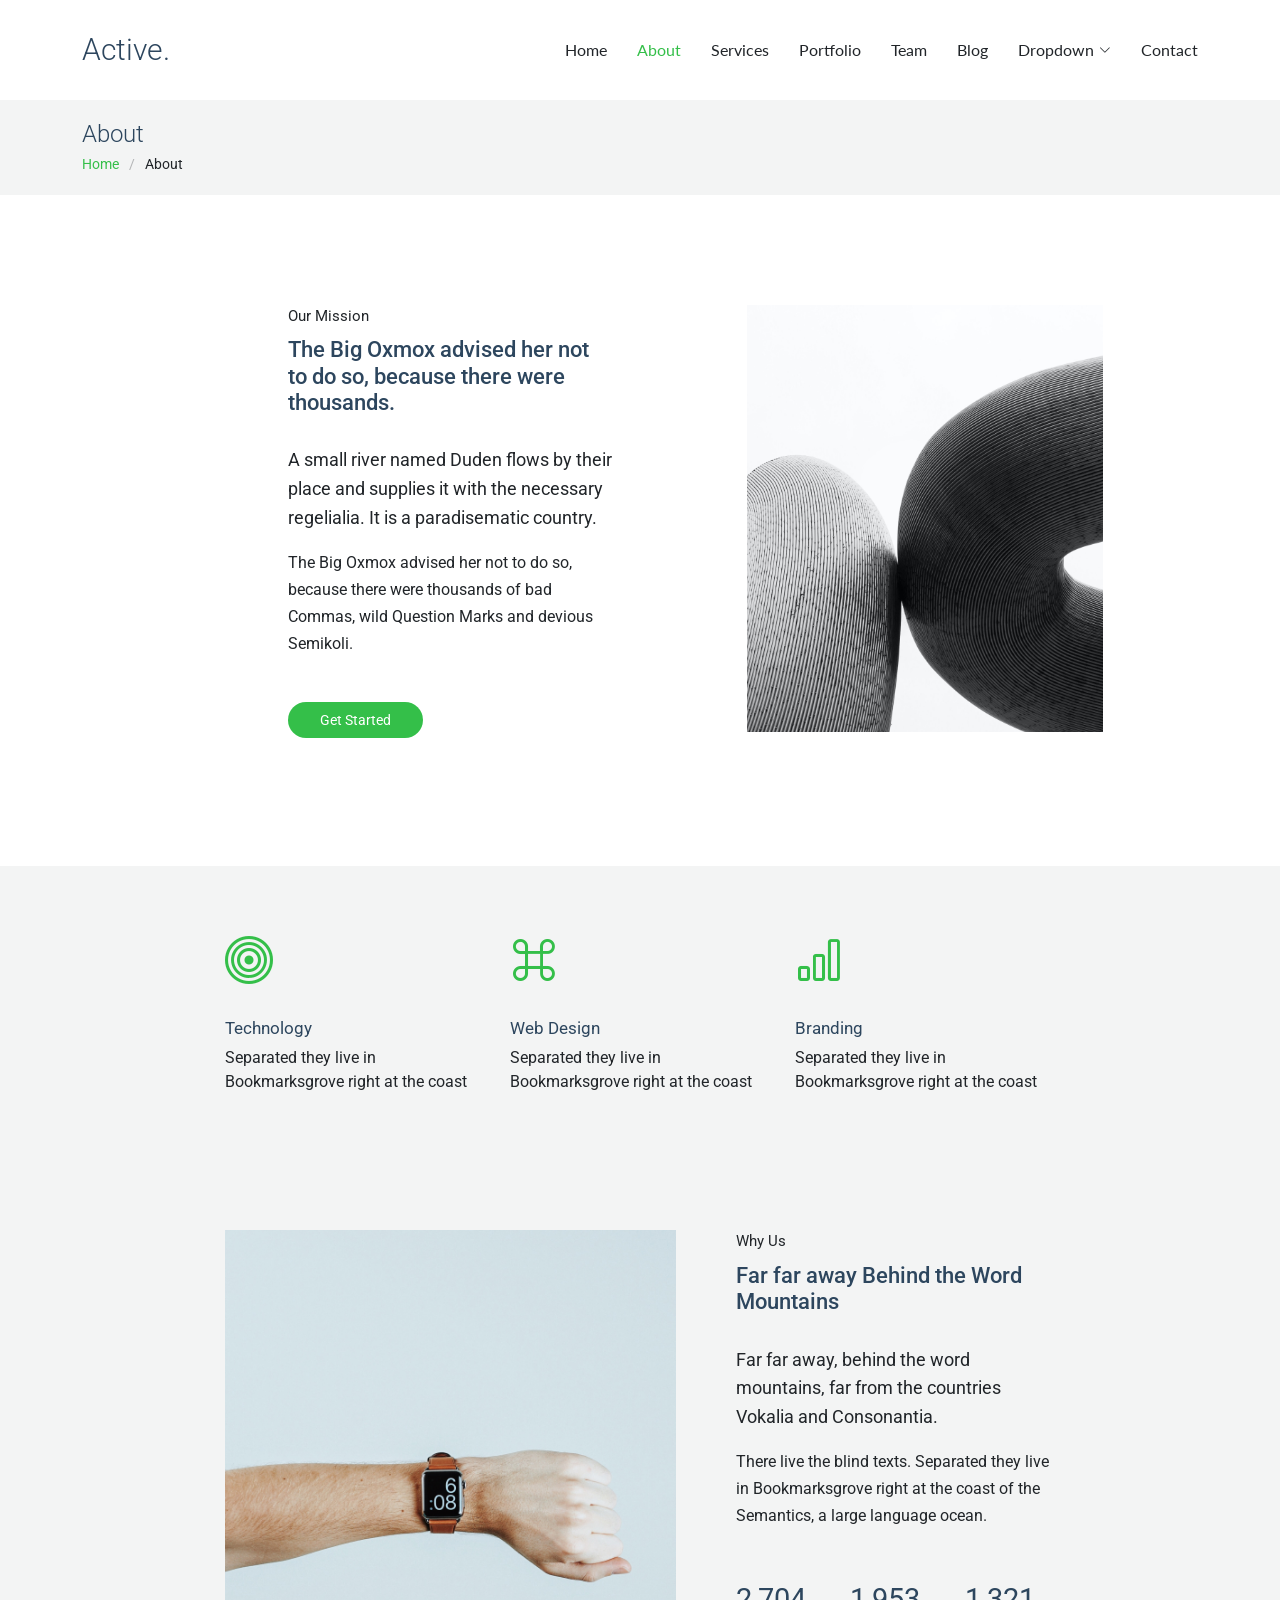
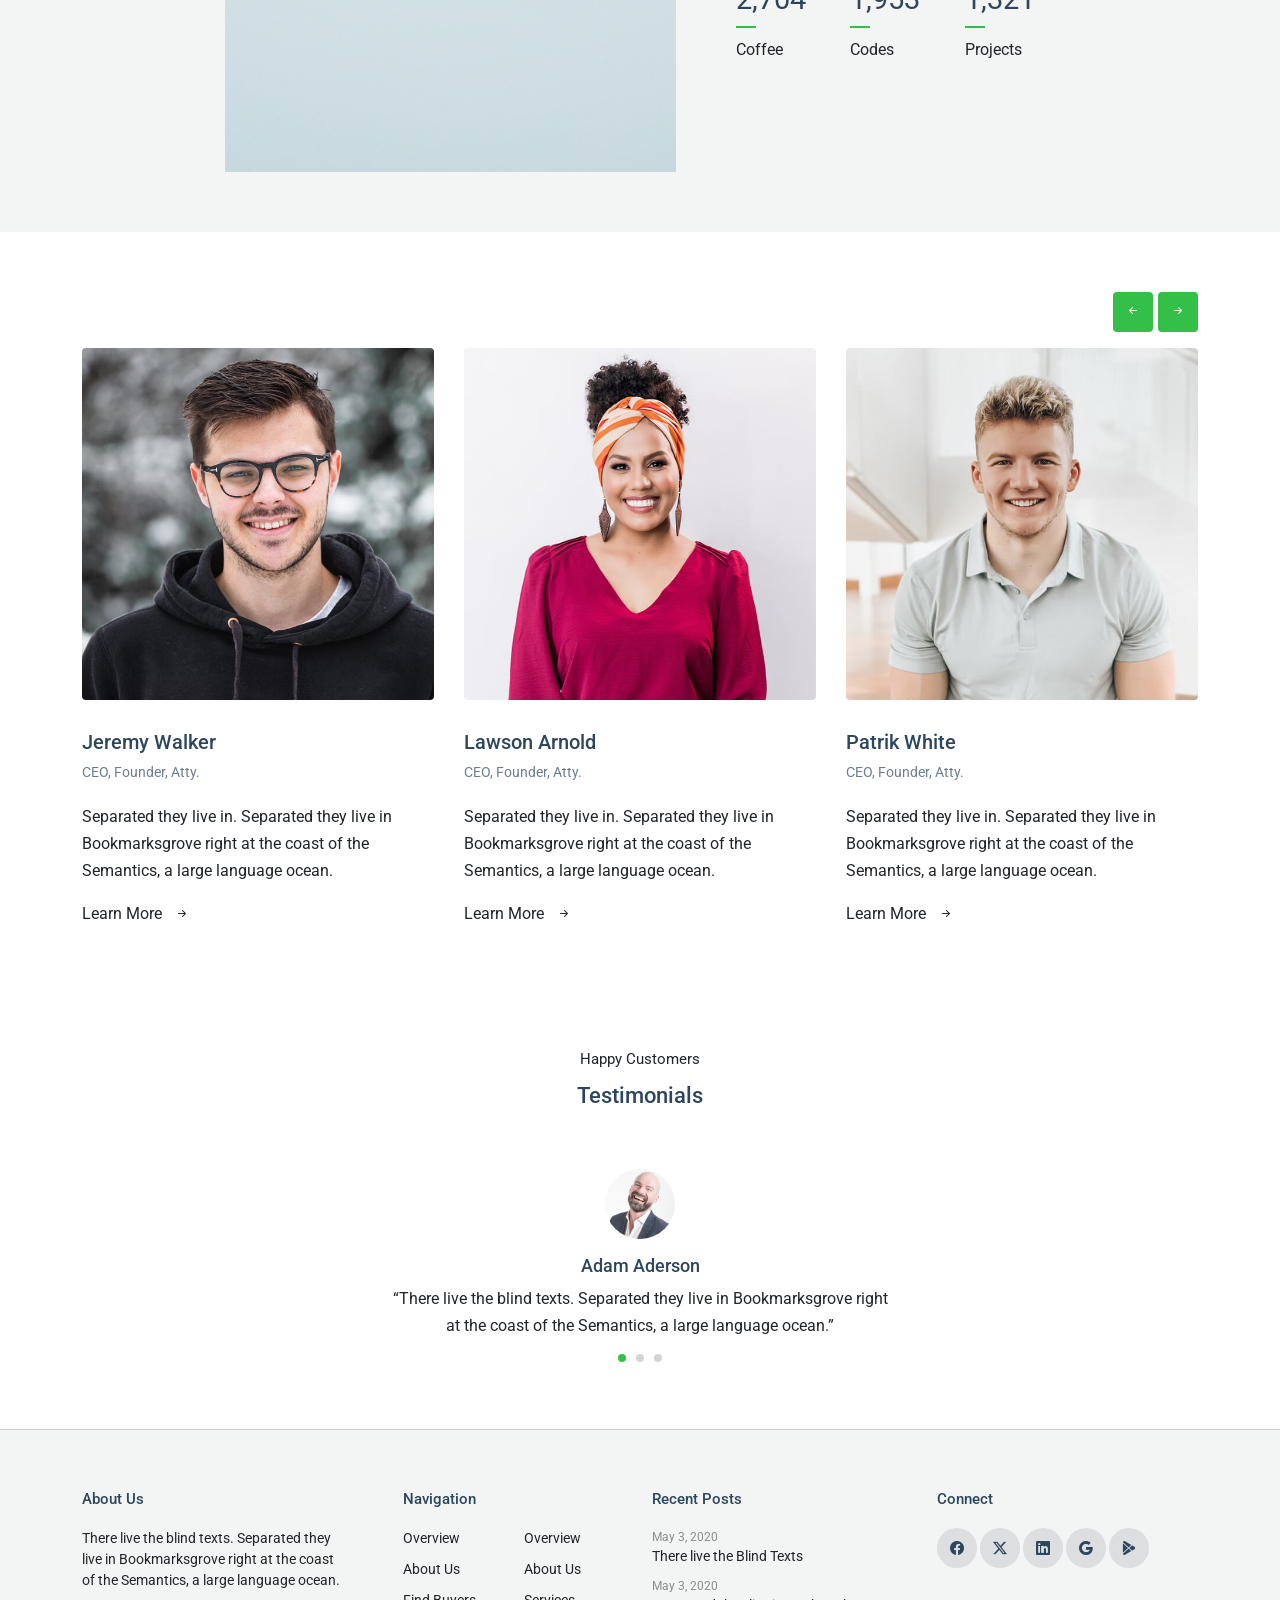
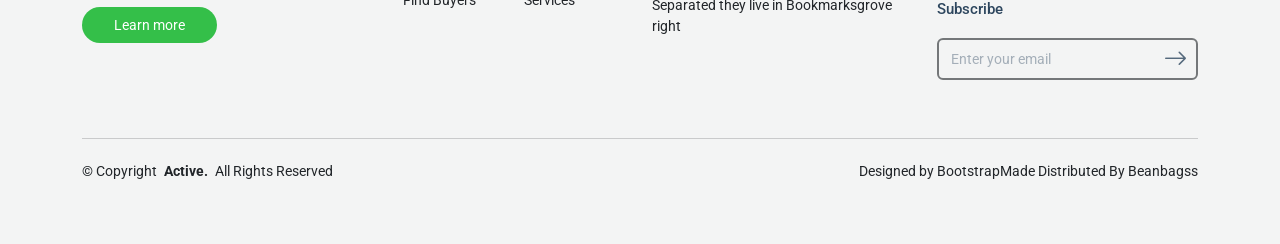
==== about.html @ 9138e9e7 "first commit" ====
<!DOCTYPE html>
<html lang="en">

<head>
  <meta charset="utf-8">
  <meta content="width=device-width, initial-scale=1.0" name="viewport">
  <title>About - Active Bootstrap Template</title>
  <meta name="description" content="">
  <meta name="keywords" content="">

  <!-- Favicons -->
  <link href="assets/img/favicon.png" rel="icon">
  <link href="assets/img/apple-touch-icon.png" rel="apple-touch-icon">

  <!-- Fonts -->
  <link href="https://fonts.googleapis.com" rel="preconnect">
  <link href="https://fonts.gstatic.com" rel="preconnect" crossorigin>
  <link href="https://fonts.googleapis.com/css2?family=Roboto:ital,wght@0,100;0,300;0,400;0,500;0,700;0,900;1,100;1,300;1,400;1,500;1,700;1,900&family=Lato:ital,wght@0,100;0,300;0,400;0,700;0,900;1,100;1,300;1,400;1,700;1,900&display=swap" rel="stylesheet">

  <!-- Vendor CSS Files -->
  <link href="assets/vendor/bootstrap/css/bootstrap.min.css" rel="stylesheet">
  <link href="assets/vendor/bootstrap-icons/bootstrap-icons.css" rel="stylesheet">
  <link href="assets/vendor/aos/aos.css" rel="stylesheet">
  <link href="assets/vendor/swiper/swiper-bundle.min.css" rel="stylesheet">
  <link href="assets/vendor/glightbox/css/glightbox.min.css" rel="stylesheet">

  <!-- Main CSS File -->
  <link href="assets/css/main.css" rel="stylesheet">

  <!-- =======================================================
  * Template Name: Active
  * Template URL: https://bootstrapmade.com/active-bootstrap-website-template/
  * Updated: Aug 07 2024 with Bootstrap v5.3.3
  * Author: BootstrapMade.com
  * License: https://bootstrapmade.com/license/
  ======================================================== -->
</head>

<body class="about-page">

  <header id="header" class="header d-flex align-items-center sticky-top">
    <div class="container-fluid container-xl position-relative d-flex align-items-center justify-content-between">

      <a href="index.html" class="logo d-flex align-items-center">
        <!-- Uncomment the line below if you also wish to use an image logo -->
        <!-- <img src="assets/img/logo.png" alt=""> -->
        <h1 class="sitename">Active.</h1>
      </a>

      <nav id="navmenu" class="navmenu">
        <ul>
          <li><a href="index.html">Home</a></li>
          <li><a href="about.html" class="active">About</a></li>
          <li><a href="services.html">Services</a></li>
          <li><a href="portfolio.html">Portfolio</a></li>
          <li><a href="team.html">Team</a></li>
          <li><a href="blog.html">Blog</a></li>
          <li class="dropdown"><a href="#"><span>Dropdown</span> <i class="bi bi-chevron-down toggle-dropdown"></i></a>
            <ul>
              <li><a href="#">Dropdown 1</a></li>
              <li class="dropdown"><a href="#"><span>Deep Dropdown</span> <i class="bi bi-chevron-down toggle-dropdown"></i></a>
                <ul>
                  <li><a href="#">Deep Dropdown 1</a></li>
                  <li><a href="#">Deep Dropdown 2</a></li>
                  <li><a href="#">Deep Dropdown 3</a></li>
                  <li><a href="#">Deep Dropdown 4</a></li>
                  <li><a href="#">Deep Dropdown 5</a></li>
                </ul>
              </li>
              <li><a href="#">Dropdown 2</a></li>
              <li><a href="#">Dropdown 3</a></li>
              <li><a href="#">Dropdown 4</a></li>
            </ul>
          </li>
          <li><a href="contact.html">Contact</a></li>
        </ul>
        <i class="mobile-nav-toggle d-xl-none bi bi-list"></i>
      </nav>

    </div>
  </header>

  <main class="main">

    <!-- Page Title -->
    <div class="page-title light-background">
      <div class="container">
        <h1>About</h1>
        <nav class="breadcrumbs">
          <ol>
            <li><a href="index.html">Home</a></li>
            <li class="current">About</li>
          </ol>
        </nav>
      </div>
    </div><!-- End Page Title -->

    <!-- About 2 Section -->
    <section id="about-2" class="about-2 section">

      <div class="container">
        <div class="content">
          <div class="row justify-content-center">
            <div class="col-sm-12 col-md-5 col-lg-4 col-xl-4 order-lg-2 offset-xl-1 mb-4">
              <div class="img-wrap text-center text-md-left" data-aos="fade-up" data-aos-delay="100">
                <div class="img">
                  <img src="assets/img/img_v_3.jpg" alt="circle image" class="img-fluid">
                </div>
              </div>
            </div>

            <div class="offset-md-0 offset-lg-1 col-sm-12 col-md-5 col-lg-5 col-xl-4" data-aos="fade-up">
              <div class="px-3">
                <span class="content-subtitle">Our Mission</span>
                <h2 class="content-title text-start">
                  The Big Oxmox advised her not to do so, because there were
                  thousands.
                </h2>
                <p class="lead">
                  A small river named Duden flows by their place and supplies it
                  with the necessary regelialia. It is a paradisematic country.
                </p>
                <p class="mb-5">
                  The Big Oxmox advised her not to do so, because there were
                  thousands of bad Commas, wild Question Marks and devious Semikoli.
                </p>
                <p>
                  <a href="#" class="btn-get-started">Get Started</a>
                </p>
              </div>
            </div>
          </div>
        </div>
      </div>
    </section><!-- /About 2 Section -->

    <!-- Services Section -->
    <section id="services" class="services section light-background">

      <div class="container">
        <div class="row gy-4 justify-content-center">

          <div class="col-lg-3">
            <div class="services-item" data-aos="fade-up">
              <div class="services-icon">
                <i class="bi bi-bullseye"></i>
              </div>
              <div>
                <h3>Technology</h3>
                <p>Separated they live in Bookmarksgrove right at the coast</p>
              </div>
            </div>
          </div>

          <div class="col-lg-3">
            <div class="services-item" data-aos="fade-up" data-aos-delay="100">
              <div class="services-icon">
                <i class="bi bi-command"></i>
              </div>
              <div>
                <h3>Web Design</h3>
                <p>Separated they live in Bookmarksgrove right at the coast</p>
              </div>
            </div>
          </div>

          <div class="col-lg-3">
            <div class="services-item" data-aos="fade-up" data-aos-delay="200">
              <div class="services-icon">
                <i class="bi bi-bar-chart"></i>
              </div>
              <div>
                <h3>Branding</h3>
                <p>Separated they live in Bookmarksgrove right at the coast</p>
              </div>
            </div>
          </div>

        </div>
      </div>
    </section><!-- /Services Section -->

    <!-- Stats Section -->
    <section id="stats" class="stats section light-background">

      <div class="container">

        <div class="row gy-4 justify-content-center">

          <div class="col-lg-5">
            <div class="images-overlap">
              <img src="assets/img/img_v_1.jpg" alt="student" class="img-fluid img-1" data-aos="fade-up">
            </div>
          </div>

          <div class="col-lg-4 ps-lg-5">
            <span class="content-subtitle">Why Us</span>
            <h2 class="content-title">Far far away Behind the Word Mountains</h2>
            <p class="lead">
              Far far away, behind the word mountains, far from the countries
              Vokalia and Consonantia.
            </p>
            <p class="mb-5">
              There live the blind texts. Separated they live in Bookmarksgrove
              right at the coast of the Semantics, a large language ocean.
            </p>
            <div class="row mb-5 count-numbers">

              <!-- Start Stats Item -->
              <div class="col-4 counter" data-aos="fade-up" data-aos-delay="100">
                <span data-purecounter-separator="true" data-purecounter-start="0" data-purecounter-end="3919" data-purecounter-duration="1" class="purecounter number"></span>
                <span class="d-block">Coffee</span>
              </div>
              <!-- End Stats Item -->

              <!-- Start Stats Item -->
              <div class="col-4 counter" data-aos="fade-up" data-aos-delay="200">
                <span data-purecounter-separator="true" data-purecounter-start="0" data-purecounter-end="2831" data-purecounter-duration="1" class="purecounter number"></span>
                <span class="d-block">Codes</span>
              </div>
              <!-- End Stats Item -->

              <!-- Start Stats Item -->
              <div class="col-4 counter" data-aos="fade-up" data-aos-delay="300">
                <span data-purecounter-separator="true" data-purecounter-start="0" data-purecounter-end="1914" data-purecounter-duration="1" class="purecounter number"></span>
                <span class="d-block">Projects</span>
              </div>
              <!-- End Stats Item -->

            </div>
          </div>

        </div>

      </div>
    </section><!-- /Stats Section -->

    <!-- Team Section -->
    <section id="team" class="team section">

      <div class="site-section slider-team-wrap">
        <div class="container">

          <div class="slider-nav d-flex justify-content-end mb-3">
            <a href="#" class="js-prev js-custom-prev"><i class="bi bi-arrow-left-short"></i></a>
            <a href="#" class="js-next js-custom-next"><i class="bi bi-arrow-right-short"></i></a>
          </div>

          <div class="swiper init-swiper" data-aos="fade-up" data-aos-delay="100">
            <script type="application/json" class="swiper-config">
              {
                "loop": true,
                "speed": 600,
                "autoplay": {
                  "delay": 5000
                },
                "slidesPerView": "1",
                "pagination": {
                  "el": ".swiper-pagination",
                  "type": "bullets",
                  "clickable": true
                },
                "navigation": {
                  "nextEl": ".js-custom-next",
                  "prevEl": ".js-custom-prev"
                },
                "breakpoints": {
                  "640": {
                    "slidesPerView": 2,
                    "spaceBetween": 30
                  },
                  "768": {
                    "slidesPerView": 3,
                    "spaceBetween": 30
                  },
                  "1200": {
                    "slidesPerView": 3,
                    "spaceBetween": 30
                  }
                }
              }
            </script>
            <div class="swiper-wrapper">
              <div class="swiper-slide">
                <div class="team">
                  <div class="pic">
                    <img src="assets/img/team/team-1.jpg" alt="Image" class="img-fluid">
                  </div>
                  <h3 clas="">
                    <a href="#"><span class="">Jeremy</span> Walker</a>
                  </h3>
                  <span class="d-block position">CEO, Founder, Atty.</span>
                  <p>
                    Separated they live in. Separated they live in Bookmarksgrove
                    right at the coast of the Semantics, a large language ocean.
                  </p>
                  <p class="mb-0">
                    <a href="#" class="more dark">Learn More <span class="bi bi-arrow-right-short"></span></a>
                  </p>
                </div>
              </div>
              <div class="swiper-slide">
                <div class="team">
                  <div class="pic">
                    <img src="assets/img/team/team-2.jpg" alt="Image" class="img-fluid">
                  </div>
                  <h3 clas="">
                    <a href="#"><span class="">Lawson</span> Arnold</a>
                  </h3>
                  <span class="d-block position">CEO, Founder, Atty.</span>
                  <p>
                    Separated they live in. Separated they live in Bookmarksgrove
                    right at the coast of the Semantics, a large language ocean.
                  </p>
                  <p class="mb-0">
                    <a href="#" class="more dark">Learn More <span class="bi bi-arrow-right-short"></span></a>
                  </p>
                </div>
              </div>
              <div class="swiper-slide">
                <div class="team">
                  <div class="pic">
                    <img src="assets/img/team/team-3.jpg" alt="Image" class="img-fluid">
                  </div>
                  <h3 clas="">
                    <a href="#"><span class="">Patrik</span> White</a>
                  </h3>
                  <span class="d-block position">CEO, Founder, Atty.</span>
                  <p>
                    Separated they live in. Separated they live in Bookmarksgrove
                    right at the coast of the Semantics, a large language ocean.
                  </p>
                  <p class="mb-0">
                    <a href="#" class="more dark">Learn More <span class="bi bi-arrow-right-short"></span></a>
                  </p>
                </div>
              </div>
              <div class="swiper-slide">
                <div class="team">
                  <div class="pic">
                    <img src="assets/img/team/team-4.jpg" alt="Image" class="img-fluid">
                  </div>
                  <h3 clas="">
                    <a href="#"><span class="">Kathryn</span> Ryan</a>
                  </h3>
                  <span class="d-block position">CEO, Founder, Atty.</span>
                  <p>
                    Separated they live in. Separated they live in Bookmarksgrove
                    right at the coast of the Semantics, a large language ocean.
                  </p>
                  <p class="mb-0">
                    <a href="#" class="more dark">Learn More <span class="bi bi-arrow-right-short"></span></a>
                  </p>
                </div>
              </div>
              <!-- <div class="swiper-slide"></div> -->
            </div>
          </div>
        </div>
        <!-- /.container -->
      </div>
    </section><!-- /Team Section -->

    <!-- Testimonials Section -->
    <section id="testimonials" class="testimonials section">
      <!-- Section Title -->
      <div class="container section-title" data-aos="fade-up">
        <p>Happy Customers</p>
        <h2>Testimonials</h2>
      </div><!-- End Section Title -->

      <div class="container" data-aos="fade-up">
        <div class="row justify-content-center">
          <div class="col-lg-7">
            <div class="swiper init-swiper">
              <script type="application/json" class="swiper-config">
                {
                  "loop": true,
                  "speed": 600,
                  "autoplay": {
                    "delay": 5000
                  },
                  "slidesPerView": "auto",
                  "pagination": {
                    "el": ".swiper-pagination",
                    "type": "bullets",
                    "clickable": true
                  },
                  "breakpoints": {
                    "320": {
                      "slidesPerView": 1,
                      "spaceBetween": 40
                    },
                    "1200": {
                      "slidesPerView": 1,
                      "spaceBetween": 1
                    }
                  }
                }
              </script>
              <div class="swiper-wrapper">
                <div class="swiper-slide">
                  <div class="testimonial mx-auto">
                    <figure class="img-wrap">
                      <img src="assets/img/testimonials/testimonials-1.jpg" alt="Image" class="img-fluid">
                    </figure>
                    <h3 class="name">Adam Aderson</h3>
                    <blockquote>
                      <p>
                        “There live the blind texts. Separated they live in
                        Bookmarksgrove right at the coast of the Semantics, a large
                        language ocean.”
                      </p>
                    </blockquote>
                  </div>
                </div>
                <div class="swiper-slide">
                  <div class="testimonial mx-auto">
                    <figure class="img-wrap">
                      <img src="assets/img/testimonials/testimonials-2.jpg" alt="Image" class="img-fluid">
                    </figure>
                    <h3 class="name">Lukas Devlin</h3>
                    <blockquote>
                      <p>
                        “There live the blind texts. Separated they live in
                        Bookmarksgrove right at the coast of the Semantics, a large
                        language ocean.”
                      </p>
                    </blockquote>
                  </div>
                </div>
                <div class="swiper-slide">
                  <div class="testimonial mx-auto">
                    <figure class="img-wrap">
                      <img src="assets/img/testimonials/testimonials-3.jpg" alt="Image" class="img-fluid">
                    </figure>
                    <h3 class="name">Kayla Bryant</h3>
                    <blockquote>
                      <p>
                        “There live the blind texts. Separated they live in
                        Bookmarksgrove right at the coast of the Semantics, a large
                        language ocean.”
                      </p>
                    </blockquote>
                  </div>
                </div>
              </div>
              <div class="swiper-pagination"></div>
            </div>
          </div>
        </div>
      </div>
    </section><!-- /Testimonials Section -->

  </main>

  <footer id="footer" class="footer light-background">
    <div class="container">
      <div class="row g-4">
        <div class="col-md-6 col-lg-3 mb-3 mb-md-0">
          <div class="widget">
            <h3 class="widget-heading">About Us</h3>
            <p class="mb-4">
              There live the blind texts. Separated they live in Bookmarksgrove
              right at the coast of the Semantics, a large language ocean.
            </p>
            <p class="mb-0">
              <a href="#" class="btn-learn-more">Learn more</a>
            </p>
          </div>
        </div>
        <div class="col-md-6 col-lg-3 ps-lg-5 mb-3 mb-md-0">
          <div class="widget">
            <h3 class="widget-heading">Navigation</h3>
            <ul class="list-unstyled float-start me-5">
              <li><a href="#">Overview</a></li>
              <li><a href="#">About Us</a></li>
              <li><a href="#">Find Buyers</a></li>
            </ul>
            <ul class="list-unstyled float-start">
              <li><a href="#">Overview</a></li>
              <li><a href="#">About Us</a></li>
              <li><a href="#">Services</a></li>
            </ul>
          </div>
        </div>
        <div class="col-md-6 col-lg-3 pl-lg-5">
          <div class="widget">
            <h3 class="widget-heading">Recent Posts</h3>
            <ul class="list-unstyled footer-blog-entry">
              <li>
                <span class="d-block date">May 3, 2020</span>
                <a href="#">There live the Blind Texts</a>
              </li>
              <li>
                <span class="d-block date">May 3, 2020</span>
                <a href="#">Separated they live in Bookmarksgrove right</a>
              </li>
            </ul>
          </div>
        </div>
        <div class="col-md-6 col-lg-3 pl-lg-5">
          <div class="widget">
            <h3 class="widget-heading">Connect</h3>
            <ul class="list-unstyled social-icons light mb-3">
              <li>
                <a href="#"><span class="bi bi-facebook"></span></a>
              </li>
              <li>
                <a href="#"><span class="bi bi-twitter-x"></span></a>
              </li>
              <li>
                <a href="#"><span class="bi bi-linkedin"></span></a>
              </li>
              <li>
                <a href="#"><span class="bi bi-google"></span></a>
              </li>
              <li>
                <a href="#"><span class="bi bi-google-play"></span></a>
              </li>
            </ul>
          </div>

          <div class="widget">
            <div class="footer-subscribe">
              <h3 class="widget-heading">Subscribe</h3>
              <form action="forms/newsletter.php" method="post" class="php-email-form">
                <div class="mb-2">
                  <input type="text" class="form-control" name="email" placeholder="Enter your email">

                  <button type="submit" class="btn btn-link">
                    <span class="bi bi-arrow-right"></span>
                  </button>
                </div>
                <div class="loading">Loading</div>
                <div class="error-message"></div>
                <div class="sent-message">
                  Your subscription request has been sent. Thank you!
                </div>
              </form>
            </div>
          </div>
        </div>
      </div>

      <div class="copyright d-flex flex-column flex-md-row align-items-center justify-content-md-between">
        <p>© <span>Copyright</span> <strong class="px-1 sitename">Active.</strong> <span>All Rights Reserved</span></p>
        <div class="credits">
          <!-- All the links in the footer should remain intact. -->
          <!-- You can delete the links only if you've purchased the pro version. -->
          <!-- Licensing information: https://bootstrapmade.com/license/ -->
          <!-- Purchase the pro version with working PHP/AJAX contact form: [buy-url] -->
          Designed by <a href="https://bootstrapmade.com/">BootstrapMade</a> Distributed By <a href="https://Beanbagss.com">Beanbagss</a>
        </div>
      </div>
    </div>
  </footer>

  <!-- Scroll Top -->
  <a href="#" id="scroll-top" class="scroll-top d-flex align-items-center justify-content-center"><i class="bi bi-arrow-up-short"></i></a>

  <!-- Preloader -->
  <div id="preloader"></div>

  <!-- Vendor JS Files -->
  <script src="assets/vendor/bootstrap/js/bootstrap.bundle.min.js"></script>
  <script src="assets/vendor/php-email-form/validate.js"></script>
  <script src="assets/vendor/aos/aos.js"></script>
  <script src="assets/vendor/swiper/swiper-bundle.min.js"></script>
  <script src="assets/vendor/purecounter/purecounter_vanilla.js"></script>
  <script src="assets/vendor/glightbox/js/glightbox.min.js"></script>
  <script src="assets/vendor/imagesloaded/imagesloaded.pkgd.min.js"></script>
  <script src="assets/vendor/isotope-layout/isotope.pkgd.min.js"></script>

  <!-- Main JS File -->
  <script src="assets/js/main.js"></script>

</body>

</html>
---- assets/css/main.css ----
/**
* Template Name: Active
* Template URL: https://bootstrapmade.com/active-bootstrap-website-template/
* Updated: Aug 07 2024 with Bootstrap v5.3.3
* Author: BootstrapMade.com
* License: https://bootstrapmade.com/license/
*/

/*--------------------------------------------------------------
# Font & Color Variables
# Help: https://bootstrapmade.com/color-system/
--------------------------------------------------------------*/
/* Fonts */
:root {
  --default-font: "Roboto",  system-ui, -apple-system, "Segoe UI", Roboto, "Helvetica Neue", Arial, "Noto Sans", "Liberation Sans", sans-serif, "Apple Color Emoji", "Segoe UI Emoji", "Segoe UI Symbol", "Noto Color Emoji";
  --heading-font: "Roboto",  sans-serif;
  --nav-font: "Lato",  sans-serif;
}

/* Global Colors - The following color variables are used throughout the website. Updating them here will change the color scheme of the entire website */
:root { 
  --background-color: #ffffff; /* Background color for the entire website, including individual sections */
  --default-color: #212529; /* Default color used for the majority of the text content across the entire website */
  --heading-color: #2d465e; /* Color for headings, subheadings and title throughout the website */
  --accent-color: #34bf49; /* Accent color that represents your brand on the website. It's used for buttons, links, and other elements that need to stand out */
  --surface-color: #ffffff; /* The surface color is used as a background of boxed elements within sections, such as cards, icon boxes, or other elements that require a visual separation from the global background. */
  --contrast-color: #ffffff; /* Contrast color for text, ensuring readability against backgrounds of accent, heading, or default colors. */
}

/* Nav Menu Colors - The following color variables are used specifically for the navigation menu. They are separate from the global colors to allow for more customization options */
:root {
  --nav-color: #212529;  /* The default color of the main navmenu links */
  --nav-hover-color: #34bf49; /* Applied to main navmenu links when they are hovered over or active */
  --nav-mobile-background-color: #ffffff; /* Used as the background color for mobile navigation menu */
  --nav-dropdown-background-color: #ffffff; /* Used as the background color for dropdown items that appear when hovering over primary navigation items */
  --nav-dropdown-color: #212529; /* Used for navigation links of the dropdown items in the navigation menu. */
  --nav-dropdown-hover-color: #34bf49; /* Similar to --nav-hover-color, this color is applied to dropdown navigation links when they are hovered over. */
}

/* Color Presets - These classes override global colors when applied to any section or element, providing reuse of the sam color scheme. */

.light-background {
  --background-color: #f3f4f4;
  --surface-color: #ffffff;
}

.dark-background {
  --background-color: #060606;
  --default-color: #ffffff;
  --heading-color: #ffffff;
  --surface-color: #252525;
  --contrast-color: #ffffff;
}

/* Smooth scroll */
:root {
  scroll-behavior: smooth;
}

/*--------------------------------------------------------------
# General Styling & Shared Classes
--------------------------------------------------------------*/
body {
  color: var(--default-color);
  background-color: var(--background-color);
  font-family: var(--default-font);
}

a {
  color: var(--accent-color);
  text-decoration: none;
  transition: 0.3s;
}

a:hover {
  color: color-mix(in srgb, var(--accent-color), transparent 25%);
  text-decoration: none;
}

h1,
h2,
h3,
h4,
h5,
h6 {
  color: var(--heading-color);
  font-family: var(--heading-font);
}

/* PHP Email Form Messages
------------------------------*/
.php-email-form .error-message {
  display: none;
  background: #df1529;
  color: #ffffff;
  text-align: left;
  padding: 15px;
  margin-bottom: 24px;
  font-weight: 600;
}

.php-email-form .sent-message {
  display: none;
  color: #ffffff;
  background: #059652;
  text-align: center;
  padding: 15px;
  margin-bottom: 24px;
  font-weight: 600;
}

.php-email-form .loading {
  display: none;
  background: var(--surface-color);
  text-align: center;
  padding: 15px;
  margin-bottom: 24px;
}

.php-email-form .loading:before {
  content: "";
  display: inline-block;
  border-radius: 50%;
  width: 24px;
  height: 24px;
  margin: 0 10px -6px 0;
  border: 3px solid var(--accent-color);
  border-top-color: var(--surface-color);
  animation: php-email-form-loading 1s linear infinite;
}

@keyframes php-email-form-loading {
  0% {
    transform: rotate(0deg);
  }

  100% {
    transform: rotate(360deg);
  }
}

/*--------------------------------------------------------------
# Global Header
--------------------------------------------------------------*/
.header {
  color: var(--default-color);
  background-color: var(--background-color);
  padding: 20px 0;
  transition: all 0.5s;
  z-index: 997;
}

.header .logo {
  line-height: 1;
}

.header .logo img {
  max-height: 32px;
  margin-right: 8px;
}

.header .logo h1 {
  font-size: 30px;
  margin: 0;
  font-weight: 300;
  color: var(--heading-color);
}

.scrolled .header {
  box-shadow: 0px 0 18px rgba(0, 0, 0, 0.1);
}

/*--------------------------------------------------------------
# Navigation Menu
--------------------------------------------------------------*/
/* Navmenu - Desktop */
@media (min-width: 1200px) {
  .navmenu {
    padding: 0;
  }

  .navmenu ul {
    margin: 0;
    padding: 0;
    display: flex;
    list-style: none;
    align-items: center;
  }

  .navmenu li {
    position: relative;
  }

  .navmenu a,
  .navmenu a:focus {
    color: var(--nav-color);
    padding: 18px 15px;
    font-size: 16px;
    font-family: var(--nav-font);
    font-weight: 400;
    display: flex;
    align-items: center;
    justify-content: space-between;
    white-space: nowrap;
    transition: 0.3s;
  }

  .navmenu a i,
  .navmenu a:focus i {
    font-size: 12px;
    line-height: 0;
    margin-left: 5px;
    transition: 0.3s;
  }

  .navmenu li:last-child a {
    padding-right: 0;
  }

  .navmenu li:hover>a,
  .navmenu .active,
  .navmenu .active:focus {
    color: var(--nav-hover-color);
  }

  .navmenu .dropdown ul {
    margin: 0;
    padding: 10px 0;
    background: var(--nav-dropdown-background-color);
    display: block;
    position: absolute;
    visibility: hidden;
    left: 14px;
    top: 130%;
    opacity: 0;
    transition: 0.3s;
    border-radius: 4px;
    z-index: 99;
    box-shadow: 0px 0px 30px rgba(0, 0, 0, 0.1);
  }

  .navmenu .dropdown ul li {
    min-width: 200px;
  }

  .navmenu .dropdown ul a {
    padding: 10px 20px;
    font-size: 15px;
    text-transform: none;
    color: var(--nav-dropdown-color);
  }

  .navmenu .dropdown ul a i {
    font-size: 12px;
  }

  .navmenu .dropdown ul a:hover,
  .navmenu .dropdown ul .active:hover,
  .navmenu .dropdown ul li:hover>a {
    color: var(--nav-dropdown-hover-color);
  }

  .navmenu .dropdown:hover>ul {
    opacity: 1;
    top: 100%;
    visibility: visible;
  }

  .navmenu .dropdown .dropdown ul {
    top: 0;
    left: -90%;
    visibility: hidden;
  }

  .navmenu .dropdown .dropdown:hover>ul {
    opacity: 1;
    top: 0;
    left: -100%;
    visibility: visible;
  }
}

/* Navmenu - Mobile */
@media (max-width: 1199px) {
  .mobile-nav-toggle {
    color: var(--nav-color);
    font-size: 28px;
    line-height: 0;
    margin-right: 10px;
    cursor: pointer;
    transition: color 0.3s;
  }

  .navmenu {
    padding: 0;
    z-index: 9997;
  }

  .navmenu ul {
    display: none;
    list-style: none;
    position: absolute;
    inset: 60px 20px 20px 20px;
    padding: 10px 0;
    margin: 0;
    border-radius: 6px;
    background-color: var(--nav-mobile-background-color);
    overflow-y: auto;
    transition: 0.3s;
    z-index: 9998;
    box-shadow: 0px 0px 30px rgba(0, 0, 0, 0.1);
  }

  .navmenu a,
  .navmenu a:focus {
    color: var(--nav-color);
    padding: 10px 20px;
    font-family: var(--nav-font);
    font-size: 17px;
    font-weight: 500;
    display: flex;
    align-items: center;
    justify-content: space-between;
    white-space: nowrap;
    transition: 0.3s;
  }

  .navmenu a i,
  .navmenu a:focus i {
    font-size: 12px;
    line-height: 0;
    margin-left: 5px;
    width: 30px;
    height: 30px;
    display: flex;
    align-items: center;
    justify-content: center;
    border-radius: 50%;
    transition: 0.3s;
    background-color: color-mix(in srgb, var(--accent-color), transparent 90%);
  }

  .navmenu a i:hover,
  .navmenu a:focus i:hover {
    background-color: var(--accent-color);
    color: var(--contrast-color);
  }

  .navmenu a:hover,
  .navmenu .active,
  .navmenu .active:focus {
    color: var(--nav-hover-color);
  }

  .navmenu .active i,
  .navmenu .active:focus i {
    background-color: var(--accent-color);
    color: var(--contrast-color);
    transform: rotate(180deg);
  }

  .navmenu .dropdown ul {
    position: static;
    display: none;
    z-index: 99;
    padding: 10px 0;
    margin: 10px 20px;
    background-color: var(--nav-dropdown-background-color);
    border: 1px solid color-mix(in srgb, var(--default-color), transparent 90%);
    box-shadow: none;
    transition: all 0.5s ease-in-out;
  }

  .navmenu .dropdown ul ul {
    background-color: rgba(33, 37, 41, 0.1);
  }

  .navmenu .dropdown ul a {
    color: var(--nav-dropdown-color);
  }

  .navmenu .dropdown ul a:hover,
  .navmenu .dropdown ul .active:hover,
  .navmenu .dropdown ul li:hover>a {
    color: var(--nav-dropdown-hover-color);
  }

  .navmenu .dropdown>.dropdown-active {
    display: block;
    background-color: rgba(33, 37, 41, 0.03);
  }

  .mobile-nav-active {
    overflow: hidden;
  }

  .mobile-nav-active .mobile-nav-toggle {
    color: #fff;
    position: absolute;
    font-size: 32px;
    top: 15px;
    right: 15px;
    margin-right: 0;
    z-index: 9999;
  }

  .mobile-nav-active .navmenu {
    position: fixed;
    overflow: hidden;
    inset: 0;
    background: rgba(33, 37, 41, 0.8);
    transition: 0.3s;
  }

  .mobile-nav-active .navmenu>ul {
    display: block;
  }
}

/*--------------------------------------------------------------
# Global Footer
--------------------------------------------------------------*/
.footer {
  background-color: var(--background-color);
  color: var(--default-color);
  padding: 60px 0;
  font-size: 14px;
  border-top: 1px solid color-mix(in srgb, var(--default-color), transparent 80%);
}

.footer a {
  color: var(--default-color) !important;
}

.footer a:hover {
  color: var(--accent-color);
}

.footer .copyright {
  margin-top: 50px;
  position: relative;
  padding-top: 20px;
  border-top: 1px solid color-mix(in srgb, var(--default-color), transparent 80%);
}

.footer .copyright p,
.footer .copyright .credits {
  margin: 2px 0;
}

.footer .btn-learn-more {
  background-color: var(--accent-color);
  border-radius: 30px;
  padding: 8px 30px;
  border: 2px solid transparent;
  transition: 0.3s all ease-in-out;
  font-size: 14px;
  color: var(--contrast-color) !important;
}

.footer .btn-learn-more:hover {
  border-color: var(--accent-color);
  background-color: transparent;
  color: var(--accent-color) !important;
}

.footer .widget .widget-heading {
  font-size: 15px;
  color: var(--heading-color);
  margin-bottom: 20px;
}

.footer .widget ul li {
  margin-bottom: 10px;
  line-height: 1.5;
}

.footer .widget ul li a {
  color: color-mix(in srgb, var(--heading-color), transparent 50%);
}

.footer .widget ul li a:hover {
  text-decoration: none;
  color: var(--heading-color);
}

.footer .widget .footer-blog-entry .date {
  color: color-mix(in srgb, var(--default-color), transparent 50%);
  font-size: 12px;
}

.footer .social-icons li {
  display: inline-block;
}

.footer .social-icons li a {
  display: inline-block;
  width: 40px;
  height: 40px;
  position: relative;
  border-radius: 50%;
  background: color-mix(in srgb, var(--default-color), transparent 90%);
}

.footer .social-icons li a span {
  color: color-mix(in srgb, var(--heading-color), transparent 0%);
  position: absolute;
  top: 50%;
  left: 50%;
  transform: translate(-50%, -50%);
  transition: 0.3s all ease-in-out;
}

.footer .social-icons li a:hover {
  background: var(--accent-color);
}

.footer .social-icons li a:hover span {
  color: var(--contrast-color);
}

.footer .social-icons li:first-child a {
  padding-left: 0;
}

.footer .footer-subscribe form {
  position: relative;
}

.footer .footer-subscribe .form-control {
  font-size: 14px;
  height: 42px;
  border: 2px solid color-mix(in srgb, var(--default-color), transparent 40%);
  background: none;
  color: var(--heading-color);
  padding-right: 40px;
}

.footer .footer-subscribe .form-control:focus {
  border-color: color-mix(in srgb, var(--default-color), transparent 10%);
  box-shadow: none;
}

.footer .footer-subscribe .form-control::placeholder {
  color: color-mix(in srgb, var(--heading-color), transparent 60%);
}

.footer .footer-subscribe .btn-link {
  padding: 0;
  margin: 0;
  font-size: 1.5rem;
  background-color: none;
  border-color: none;
  position: absolute;
  line-height: 0;
  color: color-mix(in srgb, var(--heading-color), transparent 20%);
  top: 20px;
  right: 10px;
  transform: translateY(-50%) rotate(0deg);
}

.footer .footer-subscribe .btn-link:hover,
.footer .footer-subscribe .btn-link:focus,
.footer .footer-subscribe .btn-link:active {
  text-decoration: none;
}

/*--------------------------------------------------------------
# Preloader
--------------------------------------------------------------*/
#preloader {
  position: fixed;
  inset: 0;
  z-index: 999999;
  overflow: hidden;
  background: var(--background-color);
  transition: all 0.6s ease-out;
}

#preloader:before {
  content: "";
  position: fixed;
  top: calc(50% - 30px);
  left: calc(50% - 30px);
  border: 6px solid #ffffff;
  border-color: var(--accent-color) transparent var(--accent-color) transparent;
  border-radius: 50%;
  width: 60px;
  height: 60px;
  animation: animate-preloader 1.5s linear infinite;
}

@keyframes animate-preloader {
  0% {
    transform: rotate(0deg);
  }

  100% {
    transform: rotate(360deg);
  }
}

/*--------------------------------------------------------------
# Scroll Top Button
--------------------------------------------------------------*/
.scroll-top {
  position: fixed;
  visibility: hidden;
  opacity: 0;
  right: 15px;
  bottom: 15px;
  z-index: 99999;
  background-color: var(--accent-color);
  width: 40px;
  height: 40px;
  border-radius: 4px;
  transition: all 0.4s;
}

.scroll-top i {
  font-size: 24px;
  color: var(--contrast-color);
  line-height: 0;
}

.scroll-top:hover {
  background-color: color-mix(in srgb, var(--accent-color), transparent 20%);
  color: var(--contrast-color);
}

.scroll-top.active {
  visibility: visible;
  opacity: 1;
}

/*--------------------------------------------------------------
# Disable aos animation delay on mobile devices
--------------------------------------------------------------*/
@media screen and (max-width: 768px) {
  [data-aos-delay] {
    transition-delay: 0 !important;
  }
}

/*--------------------------------------------------------------
# Global Page Titles & Breadcrumbs
--------------------------------------------------------------*/
.page-title {
  color: var(--default-color);
  background-color: var(--background-color);
  padding: 20px 0;
  position: relative;
}

.page-title h1 {
  font-size: 24px;
  font-weight: 300;
  margin: 0 0 5px 0;
}

.page-title .breadcrumbs ol {
  display: flex;
  flex-wrap: wrap;
  list-style: none;
  padding: 0;
  margin: 0;
  font-size: 14px;
  font-weight: 400;
}

.page-title .breadcrumbs ol li+li {
  padding-left: 10px;
}

.page-title .breadcrumbs ol li+li::before {
  content: "/";
  display: inline-block;
  padding-right: 10px;
  color: color-mix(in srgb, var(--default-color), transparent 70%);
}

/*--------------------------------------------------------------
# Global Sections
--------------------------------------------------------------*/
section,
.section {
  color: var(--default-color);
  background-color: var(--background-color);
  padding: 60px 0;
  scroll-margin-top: 100px;
  overflow: clip;
}

@media (max-width: 1199px) {

  section,
  .section {
    scroll-margin-top: 66px;
  }
}

/*--------------------------------------------------------------
# Global Section Titles
--------------------------------------------------------------*/
.section-title {
  text-align: center;
  padding-bottom: 60px;
  position: relative;
}

.section-title h2 {
  font-size: 22px;
  font-weight: 500;
  margin-bottom: 0;
}

.section-title p {
  font-size: 15px;
  margin-bottom: 10px;
}

/*--------------------------------------------------------------
# About Section
--------------------------------------------------------------*/
.about .btn-get-started {
  background-color: var(--accent-color);
  color: var(--contrast-color);
  border-radius: 30px;
  padding: 8px 30px;
  border: 2px solid transparent;
  transition: 0.3s all ease-in-out;
  font-size: 14px;
}

.about .btn-get-started:hover {
  border-color: var(--accent-color);
  background-color: transparent;
  color: var(--accent-color);
}

.about h1 {
  color: var(--heading-color);
  font-size: 30px;
}

.about p {
  line-height: 1.7;
  color: var(--default-color);
}

.about .swiper-pagination {
  position: absolute;
  bottom: 30px;
}

.about .swiper-pagination .swiper-pagination-bullet {
  margin: 0 5px;
  background: #ffffff;
  opacity: 0.3;
}

.about .swiper-pagination .swiper-pagination-bullet.swiper-pagination-bullet-active {
  background: var(--accent-color);
  opacity: 1;
}

.about .section-subtitle {
  font-size: 15px;
  margin-bottom: 10px;
  display: block;
  color: var(--default-color);
}

/*--------------------------------------------------------------
# About 2 Section
--------------------------------------------------------------*/
.about-2 .content {
  background-color: var(--surface-color);
  padding-top: 50px;
  padding-bottom: 50px;
}

.about-2 .content-subtitle {
  font-size: 15px;
  margin-bottom: 10px;
  display: block;
  color: var(--default-color);
}

.about-2 .content-title {
  color: var(--heading-color);
  font-size: 22px;
  margin-bottom: 30px;
}

.about-2 p {
  line-height: 1.7;
  color: var(--default-color);
}

.about-2 .btn-get-started {
  background-color: var(--accent-color);
  color: var(--contrast-color);
  border-radius: 30px;
  padding: 8px 30px;
  border: 2px solid transparent;
  transition: 0.3s all ease-in-out;
  font-size: 14px;
}

.about-2 .btn-get-started:hover {
  border-color: var(--accent-color);
  background-color: transparent;
  color: var(--accent-color);
}

.about-2 .lead {
  line-height: 1.6;
  font-size: 18px;
  font-weight: normal;
  color: var(--default-color);
}

/*--------------------------------------------------------------
# Services Section
--------------------------------------------------------------*/
.services {
  padding-top: 60px;
  padding-bottom: 60px;
}

.services .services-item .services-icon {
  color: var(--accent-color);
  margin-bottom: 20px;
}

.services .services-item .services-icon i {
  font-size: 48px;
}

.services .services-item h3 {
  font-size: 17px;
  font-weight: 400;
  color: var(--heading-color);
}

/*--------------------------------------------------------------
# Stats Section
--------------------------------------------------------------*/
.stats {
  padding-top: 60px;
}

.stats .content-subtitle {
  font-size: 15px;
  margin-bottom: 10px;
  display: block;
  color: var(--default-color);
}

.stats .lead {
  line-height: 1.6;
  font-size: 18px;
  font-weight: normal;
  color: var(--default-color);
}

.stats .content-title {
  color: var(--heading-color);
  font-size: 22px;
  margin-bottom: 30px;
}

.stats p {
  line-height: 1.7;
  color: var(--default-color);
}

.stats .btn-get-started {
  background-color: var(--accent-color);
  color: var(--contrast-color);
  border-radius: 30px;
  padding: 8px 30px;
  border: 2px solid transparent;
  transition: 0.3s all ease-in-out;
  font-size: 14px;
}

.stats .btn-get-started:hover {
  border-color: var(--accent-color);
  background-color: transparent;
  color: var(--accent-color);
}

.stats .count-numbers .number {
  font-size: 1.8rem;
  color: var(--heading-color);
  position: relative;
  display: block;
  padding-bottom: 7px;
  margin-bottom: 10px;
}

.stats .count-numbers .number:after {
  content: "";
  left: 0;
  bottom: 0;
  position: absolute;
  width: 20px;
  height: 2px;
  background: var(--accent-color);
}

/*--------------------------------------------------------------
# Blog Posts Section
--------------------------------------------------------------*/
.blog-posts .title-wrap {
  padding-bottom: 30px;
}

.blog-posts .content-subtitle {
  font-size: 15px;
  margin-bottom: 10px;
  display: block;
  color: var(--default-color);
}

.blog-posts .content-title {
  color: var(--heading-color);
  font-size: 22px;
  margin-bottom: 30px;
}

.blog-posts .post-entry .thumb {
  margin-bottom: 20px;
}

.blog-posts .post-entry .thumb img {
  transition: 0.3s all ease;
}

.blog-posts .post-entry .thumb:hover img {
  opacity: 0.8;
}

.blog-posts .post-entry .meta {
  font-size: 12px;
  margin-bottom: 20px;
}

.blog-posts .post-entry .meta .cat {
  text-transform: uppercase;
  font-weight: normal;
  color: var(--heading-color);
}

.blog-posts .post-entry .meta .date {
  color: color-mix(in srgb, var(--default-color), transparent 25%);
}

.blog-posts .post-entry .post-content {
  padding-left: 30px;
  padding-right: 30px;
}

.blog-posts .post-entry .post-content h3 {
  font-size: 18px;
  line-height: 1.2;
}

.blog-posts .post-entry .post-content h3 a {
  color: var(--heading-color);
}

.blog-posts .post-entry .post-content h3 a:hover {
  color: var(--accent-color);
}

.blog-posts .author .pic {
  flex: 0 0 50px;
  margin-right: 20px;
}

.blog-posts .author .author-name {
  line-height: 1.3;
}

.blog-posts .author .author-name strong {
  color: var(--heading-color);
  font-weight: normal;
}

.blog-posts .author .author-name span {
  font-size: 14px;
  color: color-mix(in srgb, var(--default-color), transparent 25%);
}

/*--------------------------------------------------------------
# Tabs Section
--------------------------------------------------------------*/
.tabs .service-item .service-icon {
  display: flex;
  align-items: center;
  justify-content: center;
  width: 40px;
  height: 40px;
  flex: 0 0 40px;
  border-radius: 4px;
  position: relative;
  color: var(--accent-color);
  background-color: color-mix(in srgb, var(--default-color), transparent 95%);
  margin-right: 20px;
  font-size: 16px;
}

.tabs .service-item .service-contents h3 {
  font-size: 16px;
  color: var(--heading-color);
}

.tabs .service-item.link {
  padding: 20px;
  margin-bottom: 10px;
  border-radius: 7px;
}

.tabs .service-item.link .service-contents {
  color: var(--default-color);
}

.tabs .service-item.link .service-contents *:last-child {
  margin-bottom: 0;
}

.tabs .service-item.link:hover {
  background: color-mix(in srgb, var(--default-color), transparent 96%);
}

.tabs .service-item.link:hover .service-icon {
  background-color: color-mix(in srgb, var(--default-color), transparent 90%);
  color: var(--default-color);
}

.tabs .service-item.link.active {
  background: var(--surface-color);
}

.tabs .service-item.link.active .service-icon {
  background-color: var(--accent-color);
  color: var(--contrast-color);
}

/*--------------------------------------------------------------
# Services 2 Section
--------------------------------------------------------------*/
.services-2 .content-subtitle {
  font-size: 15px;
  margin-bottom: 10px;
  display: block;
  color: var(--default-color);
}

.services-2 .content-title {
  color: var(--heading-color);
  font-size: 22px;
  margin-bottom: 30px;
}

.services-2 p {
  line-height: 1.7;
  color: var(--default-color);
}

.services-2 .lead {
  line-height: 1.6;
  font-size: 18px;
  font-weight: normal;
  color: var(--default-color);
}

.services-2 .btn-get-started {
  background-color: var(--accent-color);
  color: var(--contrast-color);
  border-radius: 30px;
  padding: 8px 30px;
  border: 2px solid transparent;
  transition: 0.3s all ease-in-out;
  font-size: 14px;
}

.services-2 .btn-get-started:hover {
  border-color: var(--accent-color);
  background-color: transparent;
  color: var(--accent-color);
}

.services-2 .services-item .services-icon {
  color: var(--accent-color);
  margin-bottom: 20px;
}

.services-2 .services-item .services-icon i {
  font-size: 48px;
}

.services-2 .services-item h3 {
  font-size: 17px;
  font-weight: 400;
  color: var(--heading-color);
}

/*--------------------------------------------------------------
# Pricing Section
--------------------------------------------------------------*/
.pricing .pricing-item {
  background-color: var(--surface-color);
  box-shadow: 0px 5px 90px rgba(0, 0, 0, 0.1);
  padding: 40px 20px;
  text-align: center;
  border-radius: 8px;
  position: relative;
  overflow: hidden;
}

.pricing .pricing-item h3 {
  padding: 15px;
  margin-top: 15px;
  font-size: 18px;
  font-weight: 600;
}

.pricing .pricing-item h4 {
  color: var(--accent-color);
  font-size: 42px;
  font-family: var(--default-font);
  font-weight: 500;
}

.pricing .pricing-item h4 sup {
  font-size: 20px;
  top: -15px;
  left: -3px;
}

.pricing .pricing-item h4 span {
  color: color-mix(in srgb, var(--default-color), transparent 40%);
  font-size: 16px;
  font-weight: 300;
}

.pricing .pricing-item ul {
  padding: 20px 0;
  list-style: none;
  text-align: center;
  line-height: 20px;
  font-size: 14px;
}

.pricing .pricing-item ul li {
  padding-bottom: 16px;
}

.pricing .pricing-item ul .na {
  color: color-mix(in srgb, var(--default-color), transparent 60%);
  text-decoration: line-through;
}

.pricing .pricing-item .btn-wrap {
  padding: 15px;
  text-align: center;
}

.pricing .pricing-item .btn-buy {
  color: var(--accent-color);
  background-color: transparent;
  border: 2px solid var(--accent-color);
  display: inline-block;
  padding: 10px 40px 12px 40px;
  border-radius: 50px;
  font-size: 14px;
  font-family: var(--heading-font);
  font-weight: 600;
  transition: 0.3s;
}

.pricing .pricing-item .btn-buy:hover {
  background: var(--accent-color);
  color: var(--contrast-color);
}

.pricing .recommended .btn-buy {
  background: var(--accent-color);
  color: var(--contrast-color);
}

.pricing .recommended .btn-buy:hover {
  background: color-mix(in srgb, var(--accent-color), transparent 20%);
  border-color: color-mix(in srgb, var(--accent-color), transparent 20%);
}

.pricing .recommended-badge {
  position: absolute;
  top: 20px;
  left: 50%;
  transform: translateX(-50%);
  z-index: 1;
  font-size: 13px;
  padding: 3px 25px 6px 25px;
  background: color-mix(in srgb, var(--accent-color), transparent 92%);
  color: var(--accent-color);
  border-radius: 50px;
}

/*--------------------------------------------------------------
# Faq Section
--------------------------------------------------------------*/
.faq .content-subtitle {
  font-size: 15px;
  margin-bottom: 10px;
  display: block;
  color: var(--default-color);
}

.faq .content-title {
  color: var(--heading-color);
  font-size: 22px;
  margin-bottom: 30px;
}

.faq p {
  line-height: 1.7;
  color: var(--default-color);
}

.faq .custom-accordion .accordion-item {
  background-color: var(--surface-color);
  margin-bottom: 0px;
  position: relative;
  border-radius: 0px;
  overflow: hidden;
}

.faq .custom-accordion .accordion-item .btn-link {
  display: block;
  width: 100%;
  padding: 15px 0;
  text-decoration: none;
  text-align: left;
  color: var(--default-color);
  border: none;
  padding-left: 40px;
  border-radius: 0;
  position: relative;
  background-color: color-mix(in srgb, var(--default-color), transparent 94%);
}

.faq .custom-accordion .accordion-item .btn-link:before {
  content: "\f282";
  display: inline-block;
  font-family: "bootstrap-icons" !important;
  font-style: normal;
  font-weight: normal !important;
  font-variant: normal;
  text-transform: none;
  line-height: 1;
  vertical-align: -0.125em;
  -webkit-font-smoothing: antialiased;
  position: absolute;
  top: 50%;
  transform: translateY(-50%);
  left: 15px;
}

.faq .custom-accordion .accordion-item .btn-link[aria-expanded=true] {
  color: var(--accent-color);
}

.faq .custom-accordion .accordion-item .btn-link[aria-expanded=true]:before {
  font-family: "bootstrap-icons" !important;
  content: "\f286";
  position: absolute;
  color: var(--accent-color);
  top: 50%;
  transform: translateY(-50%);
}

.faq .custom-accordion .accordion-item .accordion-body {
  padding: 20px 20px 20px 20px;
  color: var(--default-color);
}

/*--------------------------------------------------------------
# Testimonials Section
--------------------------------------------------------------*/
.testimonials p {
  line-height: 1.7;
  color: var(--default-color);
}

.testimonials .testimonial {
  max-width: 500px;
  text-align: center;
  margin-bottom: 30px;
}

.testimonials .testimonial .name {
  font-size: 18px;
  color: var(--heading-color);
}

.testimonials .testimonial .img-wrap img {
  margin: 0 auto;
  width: 70px;
  border-radius: 50%;
}

.testimonials .swiper-pagination {
  position: absolute;
  bottom: 0px;
}

.testimonials .swiper-pagination .swiper-pagination-bullet {
  margin: 0 5px;
  background-color: color-mix(in srgb, var(--default-color) 65%, transparent);
  opacity: 0.3;
}

.testimonials .swiper-pagination .swiper-pagination-bullet.swiper-pagination-bullet-active {
  background: var(--accent-color);
  opacity: 1;
}

/*--------------------------------------------------------------
# Portfolio Section
--------------------------------------------------------------*/
.portfolio .portfolio-filters {
  padding: 0;
  margin: 0 auto 20px auto;
  list-style: none;
  text-align: center;
}

.portfolio .portfolio-filters li {
  cursor: pointer;
  display: inline-block;
  padding: 8px 20px 10px 20px;
  margin: 0;
  font-size: 15px;
  font-weight: 500;
  line-height: 1;
  margin-bottom: 5px;
  border-radius: 50px;
  transition: all 0.3s ease-in-out;
  font-family: var(--heading-font);
}

.portfolio .portfolio-filters li:hover,
.portfolio .portfolio-filters li.filter-active {
  color: var(--contrast-color);
  background-color: var(--accent-color);
}

.portfolio .portfolio-filters li:first-child {
  margin-left: 0;
}

.portfolio .portfolio-filters li:last-child {
  margin-right: 0;
}

@media (max-width: 575px) {
  .portfolio .portfolio-filters li {
    font-size: 14px;
    margin: 0 0 10px 0;
  }
}

.portfolio .portfolio-item {
  position: relative;
  overflow: hidden;
}

.portfolio .portfolio-item .portfolio-info {
  opacity: 0;
  position: absolute;
  left: 12px;
  right: 12px;
  bottom: -100%;
  z-index: 3;
  transition: all ease-in-out 0.5s;
  background: color-mix(in srgb, var(--background-color), transparent 10%);
  padding: 15px;
}

.portfolio .portfolio-item .portfolio-info h4 {
  font-size: 18px;
  font-weight: 600;
  padding-right: 50px;
}

.portfolio .portfolio-item .portfolio-info p {
  color: color-mix(in srgb, var(--default-color), transparent 30%);
  font-size: 14px;
  margin-bottom: 0;
  padding-right: 50px;
}

.portfolio .portfolio-item .portfolio-info .preview-link,
.portfolio .portfolio-item .portfolio-info .details-link {
  position: absolute;
  right: 50px;
  font-size: 24px;
  top: calc(50% - 14px);
  color: color-mix(in srgb, var(--default-color), transparent 30%);
  transition: 0.3s;
  line-height: 0;
}

.portfolio .portfolio-item .portfolio-info .preview-link:hover,
.portfolio .portfolio-item .portfolio-info .details-link:hover {
  color: var(--accent-color);
}

.portfolio .portfolio-item .portfolio-info .details-link {
  right: 14px;
  font-size: 28px;
}

.portfolio .portfolio-item:hover .portfolio-info {
  opacity: 1;
  bottom: 0;
}

/*--------------------------------------------------------------
# Portfolio Details Section
--------------------------------------------------------------*/
.portfolio-details .portfolio-details-slider img {
  width: 100%;
}

.portfolio-details .swiper-wrapper {
  height: auto;
}

.portfolio-details .swiper-button-prev,
.portfolio-details .swiper-button-next {
  width: 48px;
  height: 48px;
}

.portfolio-details .swiper-button-prev:after,
.portfolio-details .swiper-button-next:after {
  color: rgba(255, 255, 255, 0.8);
  background-color: rgba(0, 0, 0, 0.15);
  font-size: 24px;
  border-radius: 50%;
  width: 48px;
  height: 48px;
  display: flex;
  align-items: center;
  justify-content: center;
  transition: 0.3s;
}

.portfolio-details .swiper-button-prev:hover:after,
.portfolio-details .swiper-button-next:hover:after {
  background-color: rgba(0, 0, 0, 0.3);
}

@media (max-width: 575px) {

  .portfolio-details .swiper-button-prev,
  .portfolio-details .swiper-button-next {
    display: none;
  }
}

.portfolio-details .swiper-pagination {
  margin-top: 20px;
  position: relative;
}

.portfolio-details .swiper-pagination .swiper-pagination-bullet {
  width: 10px;
  height: 10px;
  background-color: color-mix(in srgb, var(--default-color), transparent 85%);
  opacity: 1;
}

.portfolio-details .swiper-pagination .swiper-pagination-bullet-active {
  background-color: var(--accent-color);
}

.portfolio-details .portfolio-info h3 {
  font-size: 22px;
  font-weight: 700;
  margin-bottom: 20px;
  padding-bottom: 20px;
  position: relative;
}

.portfolio-details .portfolio-info h3:after {
  content: "";
  position: absolute;
  display: block;
  width: 50px;
  height: 3px;
  background: var(--accent-color);
  left: 0;
  bottom: 0;
}

.portfolio-details .portfolio-info ul {
  list-style: none;
  padding: 0;
  font-size: 15px;
}

.portfolio-details .portfolio-info ul li {
  display: flex;
  flex-direction: column;
  padding-bottom: 15px;
}

.portfolio-details .portfolio-info ul strong {
  text-transform: uppercase;
  font-weight: 400;
  color: color-mix(in srgb, var(--default-color), transparent 50%);
  font-size: 14px;
}

.portfolio-details .portfolio-info .btn-visit {
  padding: 8px 40px;
  background: var(--accent-color);
  color: var(--contrast-color);
  border-radius: 50px;
  transition: 0.3s;
}

.portfolio-details .portfolio-info .btn-visit:hover {
  background: color-mix(in srgb, var(--accent-color), transparent 20%);
}

.portfolio-details .portfolio-description h2 {
  font-size: 26px;
  font-weight: 700;
  margin-bottom: 20px;
}

.portfolio-details .portfolio-description p {
  padding: 0;
}

.portfolio-details .portfolio-description .testimonial-item {
  padding: 30px 30px 0 30px;
  position: relative;
  background: color-mix(in srgb, var(--default-color), transparent 97%);
  margin-bottom: 50px;
}

.portfolio-details .portfolio-description .testimonial-item .testimonial-img {
  width: 90px;
  border-radius: 50px;
  border: 6px solid var(--background-color);
  float: left;
  margin: 0 10px 0 0;
}

.portfolio-details .portfolio-description .testimonial-item h3 {
  font-size: 18px;
  font-weight: bold;
  margin: 15px 0 5px 0;
  padding-top: 20px;
}

.portfolio-details .portfolio-description .testimonial-item h4 {
  font-size: 14px;
  color: #6c757d;
  margin: 0;
}

.portfolio-details .portfolio-description .testimonial-item .quote-icon-left,
.portfolio-details .portfolio-description .testimonial-item .quote-icon-right {
  color: color-mix(in srgb, var(--accent-color), transparent 50%);
  font-size: 26px;
  line-height: 0;
}

.portfolio-details .portfolio-description .testimonial-item .quote-icon-left {
  display: inline-block;
  left: -5px;
  position: relative;
}

.portfolio-details .portfolio-description .testimonial-item .quote-icon-right {
  display: inline-block;
  right: -5px;
  position: relative;
  top: 10px;
  transform: scale(-1, -1);
}

.portfolio-details .portfolio-description .testimonial-item p {
  font-style: italic;
  margin: 0 0 15px 0 0 0;
  padding: 0;
}

/*--------------------------------------------------------------
# Team Section
--------------------------------------------------------------*/
.team .team h3 {
  font-size: 20px;
}

.team .team h3 a {
  color: var(--heading-color);
}

.team .team .pic {
  margin-bottom: 30px;
}

.team .team .pic img {
  border-radius: 4px;
}

.team .team .position {
  display: block;
  margin-bottom: 20px;
  font-size: 14px;
  color: color-mix(in srgb, var(--heading-color), transparent 30%);
}

.team p {
  line-height: 1.7;
  color: var(--default-color);
}

.team .more {
  position: relative;
  padding-right: 30px;
  display: inline-block;
}

.team .more span {
  position: absolute;
  top: 50%;
  right: 0;
  font-size: 16px;
  transform: translateY(-50%);
  width: 20px;
  height: 20px;
  background: transparent;
  color: var(--contrast-color);
  line-height: 1.6;
  text-align: center;
  transition: 0.3s all ease;
}

.team .more span:before {
  position: absolute;
  top: 50%;
  left: 50%;
  transform: translate(-50%, -50%);
}

.team .more:hover {
  color: var(--contrast-color);
}

.team .more:hover span {
  background: var(--accent-color);
}

.team .more.dark {
  color: var(--default-color);
}

.team .more.dark>span {
  color: var(--default-color);
}

.team .more.dark:hover {
  color: var(--accent-color);
}

.team .more.dark:hover span {
  color: var(--contrast-color);
  background: var(--accent-color);
}

.team .swiper-wrapper {
  height: auto;
}

.team .slider-nav a {
  width: 40px;
  height: 40px;
  position: relative;
  background: var(--accent-color);
  border-radius: 4px;
  transition: 0.2s all ease;
  display: flex;
  align-items: center;
  justify-content: center;
}

.team .slider-nav a i {
  color: var(--contrast-color);
}

.team .slider-nav a:hover {
  background-color: color-mix(in srgb, var(--accent-color) 90%, white 15%);
}

.team .slider-nav a:first-child {
  margin-right: 5px;
}

/*--------------------------------------------------------------
# Blog Posts 2 Section
--------------------------------------------------------------*/
.blog-posts-2 article {
  height: 100%;
}

.blog-posts-2 .post-img {
  max-height: 440px;
  overflow: hidden;
}

.blog-posts-2 .title {
  font-size: 20px;
  font-weight: 700;
  padding: 0;
  margin: 5px 0;
}

.blog-posts-2 .title a {
  color: var(--heading-color);
  transition: 0.3s;
}

.blog-posts-2 .title a:hover {
  color: var(--accent-color);
}

.blog-posts-2 .meta-top {
  margin-top: 10px;
  color: color-mix(in srgb, var(--default-color), transparent 40%);
}

.blog-posts-2 .meta-top ul {
  display: flex;
  flex-wrap: wrap;
  list-style: none;
  align-items: center;
  padding: 0;
  margin: 0;
}

.blog-posts-2 .meta-top i {
  font-size: 24px;
  line-height: 0;
  color: color-mix(in srgb, var(--default-color), transparent 50%);
}

.blog-posts-2 .meta-top a {
  color: color-mix(in srgb, var(--default-color), transparent 40%);
  font-size: 14px;
  display: inline-block;
  line-height: 1;
}

/*--------------------------------------------------------------
# Blog Pagination Section
--------------------------------------------------------------*/
.blog-pagination {
  padding-top: 0;
  color: color-mix(in srgb, var(--default-color), transparent 40%);
}

.blog-pagination ul {
  display: flex;
  padding: 0;
  margin: 0;
  list-style: none;
}

.blog-pagination li {
  margin: 0 5px;
  transition: 0.3s;
}

.blog-pagination li a {
  color: color-mix(in srgb, var(--default-color), transparent 40%);
  padding: 7px 16px;
  display: flex;
  align-items: center;
  justify-content: center;
}

.blog-pagination li a.active,
.blog-pagination li a:hover {
  background: var(--accent-color);
  color: var(--contrast-color);
}

.blog-pagination li a.active a,
.blog-pagination li a:hover a {
  color: var(--contrast-color);
}

/*--------------------------------------------------------------
# Blog Details Section
--------------------------------------------------------------*/
.blog-details {
  padding-bottom: 30px;
}

.blog-details .article {
  background-color: var(--surface-color);
  padding: 30px;
  box-shadow: 0 4px 16px rgba(0, 0, 0, 0.1);
}

.blog-details .post-img {
  margin: -30px -30px 20px -30px;
  overflow: hidden;
}

.blog-details .title {
  color: var(--heading-color);
  font-size: 28px;
  font-weight: 700;
  padding: 0;
  margin: 30px 0;
}

.blog-details .content {
  margin-top: 20px;
}

.blog-details .content h3 {
  font-size: 22px;
  margin-top: 30px;
  font-weight: bold;
}

.blog-details .content blockquote {
  overflow: hidden;
  background-color: color-mix(in srgb, var(--default-color), transparent 95%);
  padding: 60px;
  position: relative;
  text-align: center;
  margin: 20px 0;
}

.blog-details .content blockquote p {
  color: var(--default-color);
  line-height: 1.6;
  margin-bottom: 0;
  font-style: italic;
  font-weight: 500;
  font-size: 22px;
}

.blog-details .content blockquote:after {
  content: "";
  position: absolute;
  left: 0;
  top: 0;
  bottom: 0;
  width: 3px;
  background-color: var(--accent-color);
  margin-top: 20px;
  margin-bottom: 20px;
}

.blog-details .meta-top {
  margin-top: 20px;
  color: color-mix(in srgb, var(--default-color), transparent 40%);
}

.blog-details .meta-top ul {
  display: flex;
  flex-wrap: wrap;
  list-style: none;
  align-items: center;
  padding: 0;
  margin: 0;
}

.blog-details .meta-top ul li+li {
  padding-left: 20px;
}

.blog-details .meta-top i {
  font-size: 16px;
  margin-right: 8px;
  line-height: 0;
  color: color-mix(in srgb, var(--default-color), transparent 40%);
}

.blog-details .meta-top a {
  color: color-mix(in srgb, var(--default-color), transparent 40%);
  font-size: 14px;
  display: inline-block;
  line-height: 1;
}

.blog-details .meta-bottom {
  padding-top: 10px;
  border-top: 1px solid color-mix(in srgb, var(--default-color), transparent 90%);
}

.blog-details .meta-bottom i {
  color: color-mix(in srgb, var(--default-color), transparent 40%);
  display: inline;
}

.blog-details .meta-bottom a {
  color: color-mix(in srgb, var(--default-color), transparent 40%);
  transition: 0.3s;
}

.blog-details .meta-bottom a:hover {
  color: var(--accent-color);
}

.blog-details .meta-bottom .cats {
  list-style: none;
  display: inline;
  padding: 0 20px 0 0;
  font-size: 14px;
}

.blog-details .meta-bottom .cats li {
  display: inline-block;
}

.blog-details .meta-bottom .tags {
  list-style: none;
  display: inline;
  padding: 0;
  font-size: 14px;
}

.blog-details .meta-bottom .tags li {
  display: inline-block;
}

.blog-details .meta-bottom .tags li+li::before {
  padding-right: 6px;
  color: var(--default-color);
  content: ",";
}

.blog-details .meta-bottom .share {
  font-size: 16px;
}

.blog-details .meta-bottom .share i {
  padding-left: 5px;
}

/*--------------------------------------------------------------
# Blog Comments Section
--------------------------------------------------------------*/
.blog-comments {
  padding: 10px 0;
}

.blog-comments .comments-count {
  font-weight: bold;
}

.blog-comments .comment {
  margin-top: 30px;
  position: relative;
}

.blog-comments .comment .comment-img {
  margin-right: 14px;
}

.blog-comments .comment .comment-img img {
  width: 60px;
}

.blog-comments .comment h5 {
  font-size: 16px;
  margin-bottom: 2px;
}

.blog-comments .comment h5 a {
  font-weight: bold;
  color: var(--default-color);
  transition: 0.3s;
}

.blog-comments .comment h5 a:hover {
  color: var(--accent-color);
}

.blog-comments .comment h5 .reply {
  padding-left: 10px;
  color: color-mix(in srgb, var(--default-color), transparent 20%);
}

.blog-comments .comment h5 .reply i {
  font-size: 20px;
}

.blog-comments .comment time {
  display: block;
  font-size: 14px;
  color: color-mix(in srgb, var(--default-color), transparent 40%);
  margin-bottom: 5px;
}

.blog-comments .comment.comment-reply {
  padding-left: 40px;
}

/*--------------------------------------------------------------
# Comment Form Section
--------------------------------------------------------------*/
.comment-form {
  padding-top: 10px;
}

.comment-form form {
  background-color: var(--surface-color);
  margin-top: 30px;
  padding: 30px;
  box-shadow: 0 4px 16px rgba(0, 0, 0, 0.1);
}

.comment-form form h4 {
  font-weight: bold;
  font-size: 22px;
}

.comment-form form p {
  font-size: 14px;
}

.comment-form form input {
  background-color: var(--surface-color);
  color: var(--default-color);
  border: 1px solid color-mix(in srgb, var(--default-color), transparent 70%);
  font-size: 14px;
  border-radius: 4px;
  padding: 10px 10px;
}

.comment-form form input:focus {
  color: var(--default-color);
  background-color: var(--surface-color);
  box-shadow: none;
  border-color: var(--accent-color);
}

.comment-form form input::placeholder {
  color: color-mix(in srgb, var(--default-color), transparent 50%);
}

.comment-form form textarea {
  background-color: var(--surface-color);
  color: var(--default-color);
  border: 1px solid color-mix(in srgb, var(--default-color), transparent 70%);
  border-radius: 4px;
  padding: 10px 10px;
  font-size: 14px;
  height: 120px;
}

.comment-form form textarea:focus {
  color: var(--default-color);
  box-shadow: none;
  border-color: var(--accent-color);
  background-color: var(--surface-color);
}

.comment-form form textarea::placeholder {
  color: color-mix(in srgb, var(--default-color), transparent 50%);
}

.comment-form form .form-group {
  margin-bottom: 25px;
}

.comment-form form .btn-primary {
  border-radius: 4px;
  padding: 10px 20px;
  border: 0;
  background-color: var(--accent-color);
  color: var(--contrast-color);
}

.comment-form form .btn-primary:hover {
  color: var(--contrast-color);
  background-color: color-mix(in srgb, var(--accent-color), transparent 20%);
}

/*--------------------------------------------------------------
# Contact Section
--------------------------------------------------------------*/
.contact .info {
  background-color: var(--surface-color);
  padding: 40px;
  box-shadow: 0px 2px 15px rgba(0, 0, 0, 0.1);
  overflow: hidden;
}

.contact .info h3 {
  font-weight: 600;
  font-size: 24px;
}

.contact .info p {
  color: color-mix(in srgb, var(--default-color), transparent 40%);
  margin-bottom: 30px;
  font-size: 15px;
}

.contact .info-item+.info-item {
  padding-top: 20px;
  margin-top: 20px;
  border-top: 1px solid color-mix(in srgb, var(--default-color), transparent 90%);
}

.contact .info-item i {
  font-size: 24px;
  color: var(--accent-color);
  transition: all 0.3s ease-in-out;
  margin-right: 20px;
}

.contact .info-item h4 {
  padding: 0;
  font-size: 18px;
  line-height: 24px;
  font-weight: 600;
  margin-bottom: 5px;
}

.contact .info-item p {
  padding: 0;
  margin-bottom: 0;
  font-size: 14px;
  color: color-mix(in srgb, var(--default-color), transparent 40%);
}

.contact .php-email-form {
  width: 100%;
}

.contact .php-email-form .form-group {
  padding-bottom: 8px;
}

.contact .php-email-form input[type=text],
.contact .php-email-form input[type=email],
.contact .php-email-form textarea {
  color: var(--default-color);
  background-color: var(--surface-color);
  border-radius: 0px;
  box-shadow: none;
  font-size: 14px;
  border-color: color-mix(in srgb, var(--default-color), transparent 80%);
}

.contact .php-email-form input[type=text]:focus,
.contact .php-email-form input[type=email]:focus,
.contact .php-email-form textarea:focus {
  border-color: var(--accent-color);
}

.contact .php-email-form input[type=text]::placeholder,
.contact .php-email-form input[type=email]::placeholder,
.contact .php-email-form textarea::placeholder {
  color: color-mix(in srgb, var(--default-color), transparent 70%);
}

.contact .php-email-form input[type=text],
.contact .php-email-form input[type=email] {
  height: 48px;
  padding: 10px 15px;
}

.contact .php-email-form textarea {
  padding: 10px 12px;
  height: 290px;
}

.contact .php-email-form button[type=submit] {
  background: var(--accent-color);
  color: var(--contrast-color);
  border: 0;
  padding: 13px 50px;
  transition: 0.4s;
  border-radius: 4px;
}

.contact .php-email-form button[type=submit]:hover {
  background: color-mix(in srgb, var(--accent-color) 90%, black 15%);
}

/*--------------------------------------------------------------
# Widgets
--------------------------------------------------------------*/
.widgets-container {
  margin: 60px 0 30px 0;
}

.widget-title {
  color: var(--heading-color);
  font-size: 20px;
  font-weight: 600;
  padding: 0 0 0 10px;
  margin: 0 0 20px 0;
  border-left: 4px solid var(--accent-color);
}

.widget-item {
  margin-bottom: 30px;
  background-color: color-mix(in srgb, var(--default-color), transparent 98%);
  border: 1px solid color-mix(in srgb, var(--default-color), transparent 90%);
  padding: 30px;
  border-radius: 5px;
}

.widget-item:last-child {
  margin-bottom: 0;
}

.blog-author-widget img {
  max-width: 160px;
}

.blog-author-widget h4 {
  font-weight: 600;
  font-size: 24px;
  margin: 15px 0 0 0;
  padding: 0;
  color: color-mix(in srgb, var(--default-color), transparent 20%);
}

.blog-author-widget .social-links {
  margin: 5px 0;
}

.blog-author-widget .social-links a {
  color: color-mix(in srgb, var(--default-color), transparent 60%);
  margin: 0 3px;
  font-size: 18px;
}

.blog-author-widget .social-links a:hover {
  color: var(--accent-color);
}

.blog-author-widget p {
  font-style: italic;
  color: color-mix(in srgb, var(--default-color), transparent 30%);
  margin: 10px 0 0 0;
}

.search-widget form {
  background: var(--background-color);
  border: 1px solid color-mix(in srgb, var(--default-color), transparent 75%);
  padding: 3px 10px;
  position: relative;
  border-radius: 50px;
  transition: 0.3s;
}

.search-widget form input[type=text] {
  border: 0;
  padding: 4px 10px;
  border-radius: 4px;
  width: calc(100% - 40px);
  background-color: var(--background-color);
  color: var(--default-color);
}

.search-widget form input[type=text]:focus {
  outline: none;
}

.search-widget form button {
  background: none;
  color: var(--default-color);
  position: absolute;
  top: 0;
  right: 0;
  bottom: 0;
  border: 0;
  font-size: 16px;
  padding: 0 16px;
  transition: 0.3s;
  line-height: 0;
}

.search-widget form button i {
  line-height: 0;
}

.search-widget form button:hover {
  color: var(--accent-color);
}

.search-widget form:is(:focus-within) {
  border-color: var(--accent-color);
}

.recent-posts-widget .post-item {
  display: flex;
  flex-direction: column;
  margin-bottom: 20px;
}

.recent-posts-widget .post-item:last-child {
  margin-bottom: 0;
}

.recent-posts-widget .post-item h4 {
  font-size: 16px;
  font-weight: 600;
  margin-bottom: 5px;
}

.recent-posts-widget .post-item h4 a {
  color: var(--default-color);
  transition: 0.3s;
}

.recent-posts-widget .post-item h4 a:hover {
  color: var(--accent-color);
}

.recent-posts-widget .post-item time {
  display: block;
  font-style: italic;
  font-size: 14px;
  color: color-mix(in srgb, var(--default-color), transparent 50%);
}

.tags-widget ul {
  list-style: none;
  padding: 0;
  margin: 0;
}

.tags-widget ul li {
  display: inline-block;
}

.tags-widget ul a {
  background-color: color-mix(in srgb, var(--default-color), transparent 94%);
  color: color-mix(in srgb, var(--default-color), transparent 30%);
  border-radius: 50px;
  font-size: 14px;
  padding: 5px 15px;
  margin: 0 6px 8px 0;
  display: inline-block;
  transition: 0.3s;
}

.tags-widget ul a:hover {
  background: var(--accent-color);
  color: var(--contrast-color);
}

.tags-widget ul a span {
  padding-left: 5px;
  color: color-mix(in srgb, var(--default-color), transparent 60%);
  font-size: 14px;
}
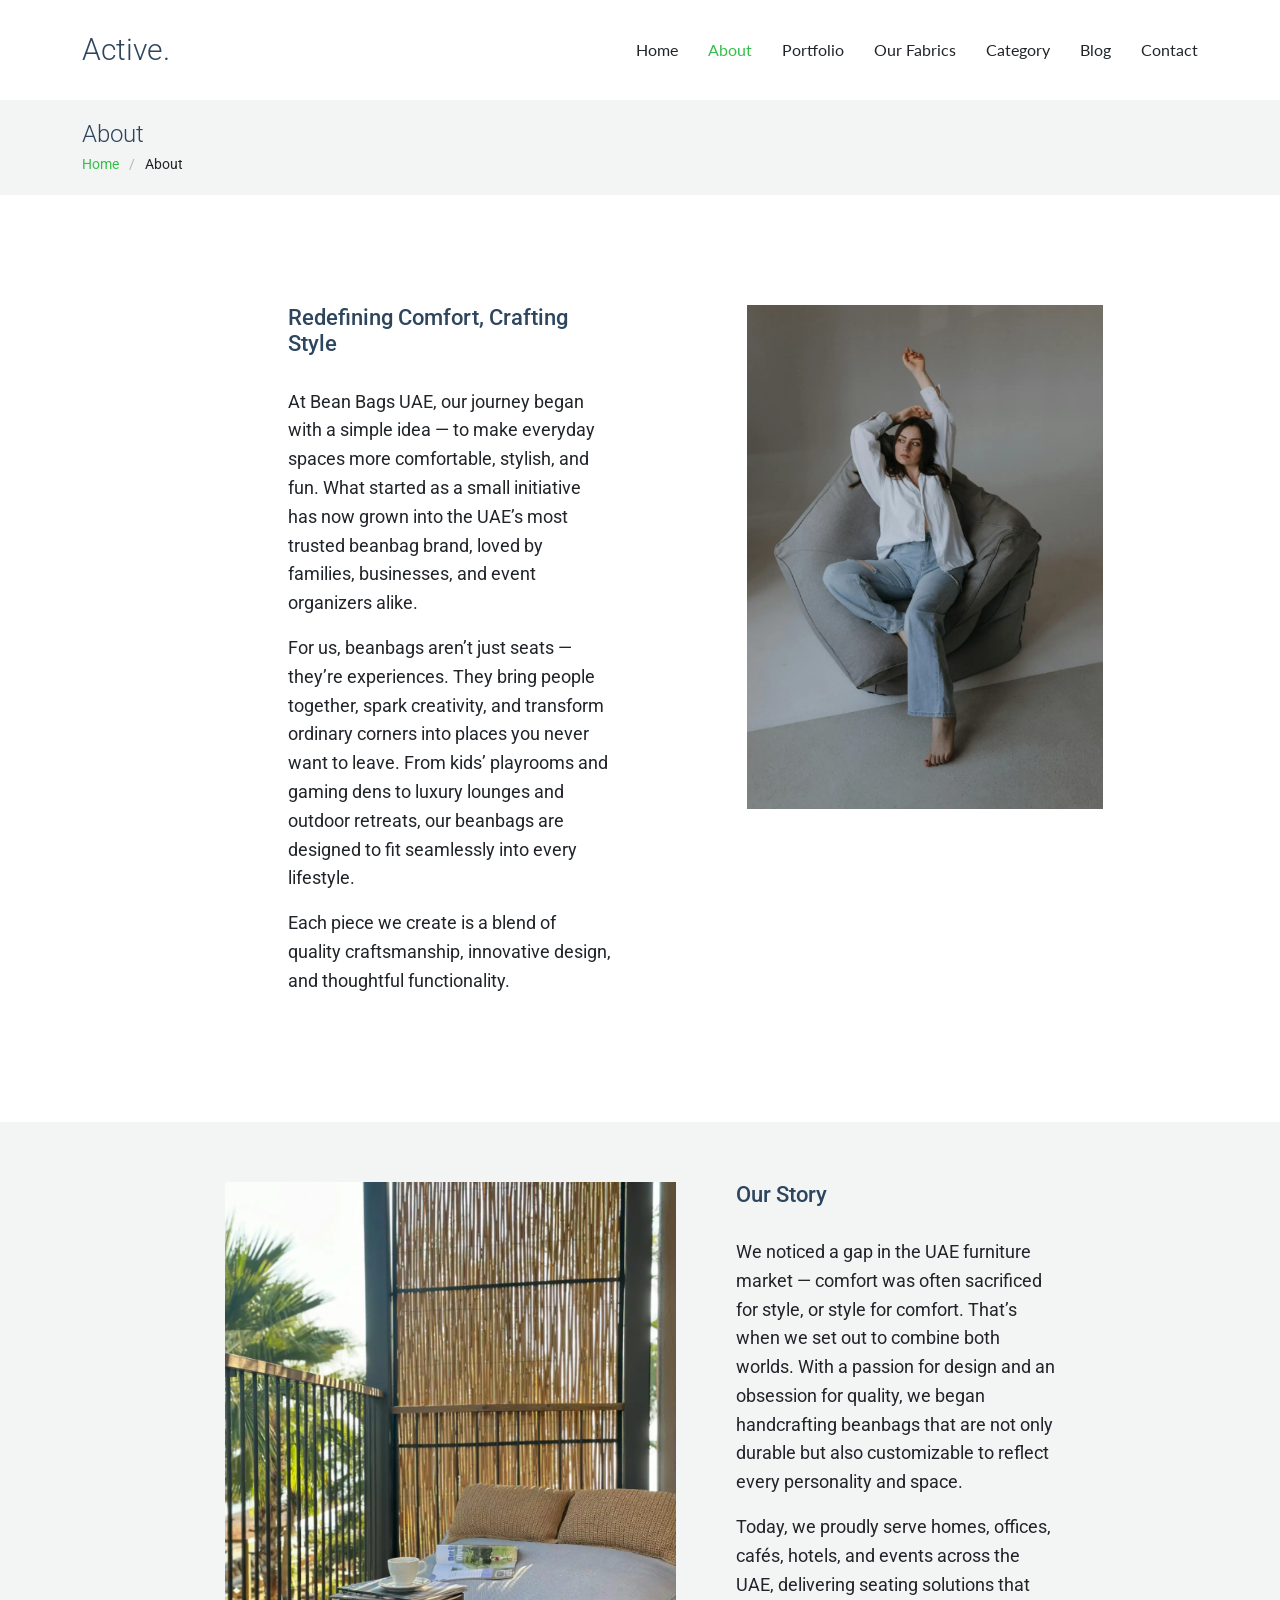
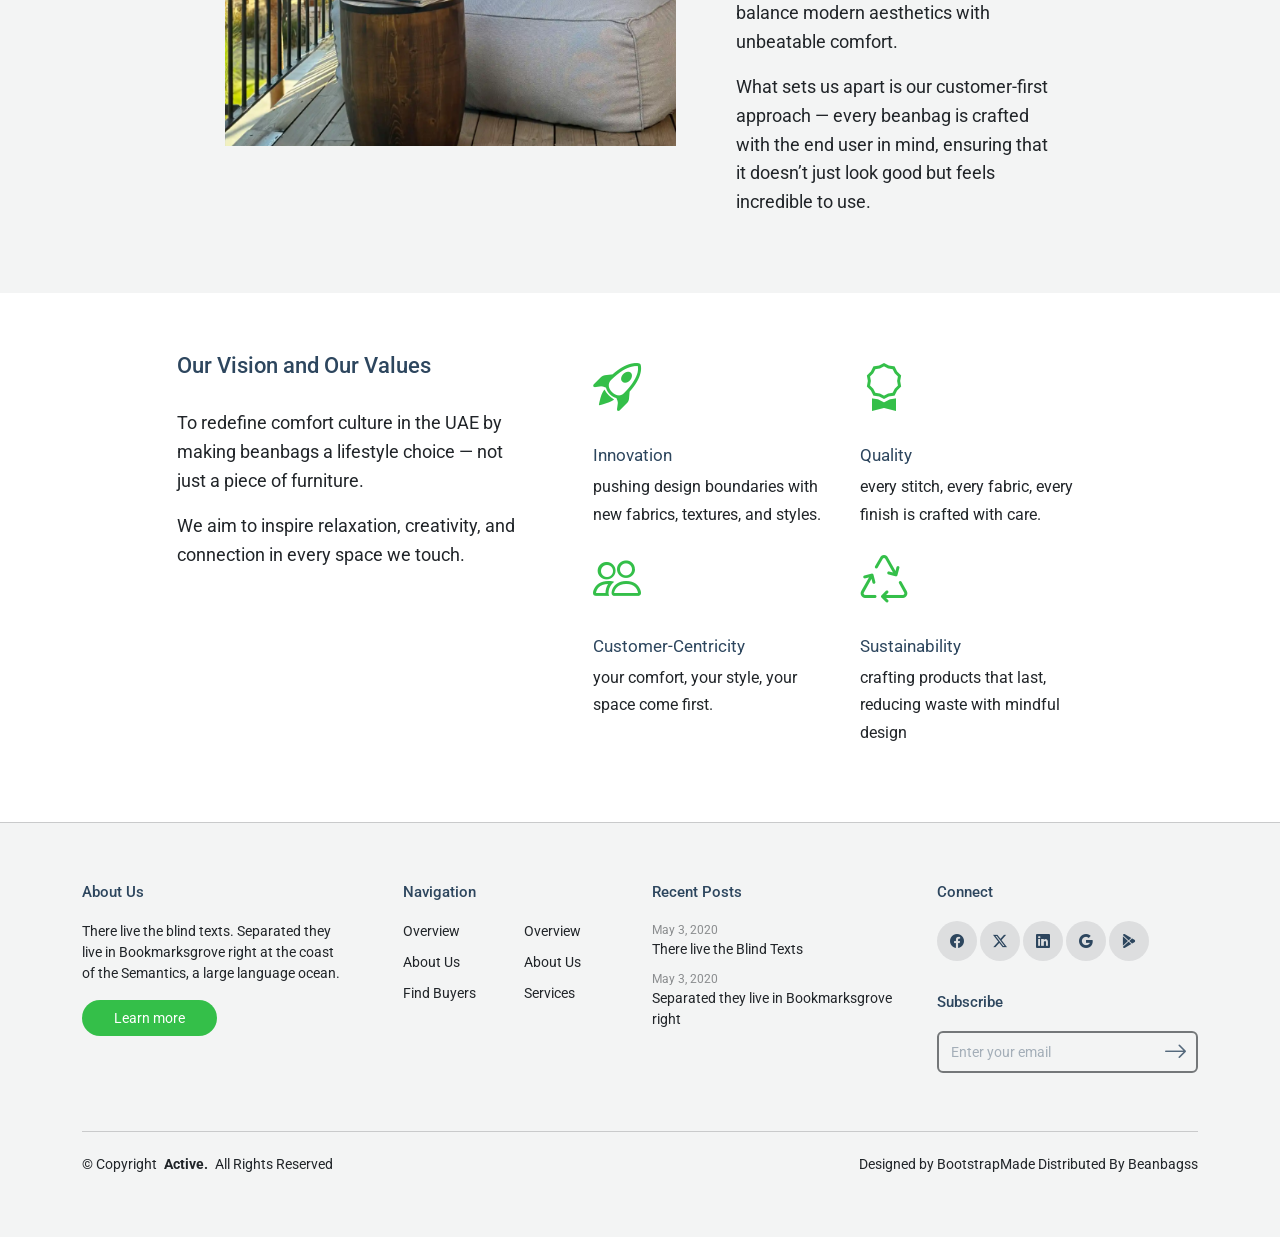
==== commit 20301863: "stage 2" ====
--- a/about.html
+++ b/about.html
@@ -15,7 +15,9 @@
   <!-- Fonts -->
   <link href="https://fonts.googleapis.com" rel="preconnect">
   <link href="https://fonts.gstatic.com" rel="preconnect" crossorigin>
-  <link href="https://fonts.googleapis.com/css2?family=Roboto:ital,wght@0,100;0,300;0,400;0,500;0,700;0,900;1,100;1,300;1,400;1,500;1,700;1,900&family=Lato:ital,wght@0,100;0,300;0,400;0,700;0,900;1,100;1,300;1,400;1,700;1,900&display=swap" rel="stylesheet">
+  <link
+    href="https://fonts.googleapis.com/css2?family=Roboto:ital,wght@0,100;0,300;0,400;0,500;0,700;0,900;1,100;1,300;1,400;1,500;1,700;1,900&family=Lato:ital,wght@0,100;0,300;0,400;0,700;0,900;1,100;1,300;1,400;1,700;1,900&display=swap"
+    rel="stylesheet">
 
   <!-- Vendor CSS Files -->
   <link href="assets/vendor/bootstrap/css/bootstrap.min.css" rel="stylesheet">
@@ -51,27 +53,12 @@
         <ul>
           <li><a href="index.html">Home</a></li>
           <li><a href="about.html" class="active">About</a></li>
-          <li><a href="services.html">Services</a></li>
           <li><a href="portfolio.html">Portfolio</a></li>
-          <li><a href="team.html">Team</a></li>
+          <li><a href="OurFabrics.html">Our Fabrics</a></li>
+
+          <li><a href="category.html">Category</a></li>
           <li><a href="blog.html">Blog</a></li>
-          <li class="dropdown"><a href="#"><span>Dropdown</span> <i class="bi bi-chevron-down toggle-dropdown"></i></a>
-            <ul>
-              <li><a href="#">Dropdown 1</a></li>
-              <li class="dropdown"><a href="#"><span>Deep Dropdown</span> <i class="bi bi-chevron-down toggle-dropdown"></i></a>
-                <ul>
-                  <li><a href="#">Deep Dropdown 1</a></li>
-                  <li><a href="#">Deep Dropdown 2</a></li>
-                  <li><a href="#">Deep Dropdown 3</a></li>
-                  <li><a href="#">Deep Dropdown 4</a></li>
-                  <li><a href="#">Deep Dropdown 5</a></li>
-                </ul>
-              </li>
-              <li><a href="#">Dropdown 2</a></li>
-              <li><a href="#">Dropdown 3</a></li>
-              <li><a href="#">Dropdown 4</a></li>
-            </ul>
-          </li>
+
           <li><a href="contact.html">Contact</a></li>
         </ul>
         <i class="mobile-nav-toggle d-xl-none bi bi-list"></i>
@@ -104,28 +91,34 @@
             <div class="col-sm-12 col-md-5 col-lg-4 col-xl-4 order-lg-2 offset-xl-1 mb-4">
               <div class="img-wrap text-center text-md-left" data-aos="fade-up" data-aos-delay="100">
                 <div class="img">
-                  <img src="assets/img/img_v_3.jpg" alt="circle image" class="img-fluid">
+                  <img src="assets/img/img17.png" alt="circle image" class="img-fluid">
                 </div>
               </div>
             </div>
 
             <div class="offset-md-0 offset-lg-1 col-sm-12 col-md-5 col-lg-5 col-xl-4" data-aos="fade-up">
               <div class="px-3">
-                <span class="content-subtitle">Our Mission</span>
+                <!-- <span class="content-subtitle">Our Mission</span> -->
                 <h2 class="content-title text-start">
-                  The Big Oxmox advised her not to do so, because there were
-                  thousands.
+                  Redefining Comfort, Crafting Style
                 </h2>
                 <p class="lead">
-                  A small river named Duden flows by their place and supplies it
-                  with the necessary regelialia. It is a paradisematic country.
+                  At Bean Bags UAE, our journey began with a simple idea — to make everyday spaces more comfortable,
+                  stylish, and fun. What started as a small initiative has now grown into the UAE’s
+                  most trusted beanbag brand, loved by families, businesses, and event organizers alike.
                 </p>
-                <p class="mb-5">
-                  The Big Oxmox advised her not to do so, because there were
-                  thousands of bad Commas, wild Question Marks and devious Semikoli.
+                <p class="lead">
+                  For us, beanbags aren’t just seats — they’re experiences. They bring people together, spark
+                  creativity, and transform ordinary corners into places you never want to leave. From kids’ playrooms
+                  and gaming
+                  dens to luxury lounges and outdoor retreats, our beanbags are designed to fit seamlessly into every
+                  lifestyle.
                 </p>
-                <p>
-                  <a href="#" class="btn-get-started">Get Started</a>
+
+
+                <p class="lead">
+                  Each piece we create is a blend of quality craftsmanship, innovative design, and thoughtful
+                  functionality.
                 </p>
               </div>
             </div>
@@ -134,51 +127,7 @@
       </div>
     </section><!-- /About 2 Section -->
 
-    <!-- Services Section -->
-    <section id="services" class="services section light-background">
-
-      <div class="container">
-        <div class="row gy-4 justify-content-center">
-
-          <div class="col-lg-3">
-            <div class="services-item" data-aos="fade-up">
-              <div class="services-icon">
-                <i class="bi bi-bullseye"></i>
-              </div>
-              <div>
-                <h3>Technology</h3>
-                <p>Separated they live in Bookmarksgrove right at the coast</p>
-              </div>
-            </div>
-          </div>
-
-          <div class="col-lg-3">
-            <div class="services-item" data-aos="fade-up" data-aos-delay="100">
-              <div class="services-icon">
-                <i class="bi bi-command"></i>
-              </div>
-              <div>
-                <h3>Web Design</h3>
-                <p>Separated they live in Bookmarksgrove right at the coast</p>
-              </div>
-            </div>
-          </div>
-
-          <div class="col-lg-3">
-            <div class="services-item" data-aos="fade-up" data-aos-delay="200">
-              <div class="services-icon">
-                <i class="bi bi-bar-chart"></i>
-              </div>
-              <div>
-                <h3>Branding</h3>
-                <p>Separated they live in Bookmarksgrove right at the coast</p>
-              </div>
-            </div>
-          </div>
-
-        </div>
-      </div>
-    </section><!-- /Services Section -->
+
 
     <!-- Stats Section -->
     <section id="stats" class="stats section light-background">
@@ -189,45 +138,30 @@
 
           <div class="col-lg-5">
             <div class="images-overlap">
-              <img src="assets/img/img_v_1.jpg" alt="student" class="img-fluid img-1" data-aos="fade-up">
+              <img src=" assets/img/img16.png" alt="student" class="img-fluid img-1" data-aos="fade-up">
             </div>
           </div>
 
           <div class="col-lg-4 ps-lg-5">
-            <span class="content-subtitle">Why Us</span>
-            <h2 class="content-title">Far far away Behind the Word Mountains</h2>
-            <p class="lead">
-              Far far away, behind the word mountains, far from the countries
-              Vokalia and Consonantia.
-            </p>
-            <p class="mb-5">
-              There live the blind texts. Separated they live in Bookmarksgrove
-              right at the coast of the Semantics, a large language ocean.
-            </p>
-            <div class="row mb-5 count-numbers">
-
-              <!-- Start Stats Item -->
-              <div class="col-4 counter" data-aos="fade-up" data-aos-delay="100">
-                <span data-purecounter-separator="true" data-purecounter-start="0" data-purecounter-end="3919" data-purecounter-duration="1" class="purecounter number"></span>
-                <span class="d-block">Coffee</span>
-              </div>
-              <!-- End Stats Item -->
-
-              <!-- Start Stats Item -->
-              <div class="col-4 counter" data-aos="fade-up" data-aos-delay="200">
-                <span data-purecounter-separator="true" data-purecounter-start="0" data-purecounter-end="2831" data-purecounter-duration="1" class="purecounter number"></span>
-                <span class="d-block">Codes</span>
-              </div>
-              <!-- End Stats Item -->
-
-              <!-- Start Stats Item -->
-              <div class="col-4 counter" data-aos="fade-up" data-aos-delay="300">
-                <span data-purecounter-separator="true" data-purecounter-start="0" data-purecounter-end="1914" data-purecounter-duration="1" class="purecounter number"></span>
-                <span class="d-block">Projects</span>
-              </div>
-              <!-- End Stats Item -->
-
-            </div>
+
+            <h2 class="content-title">Our Story</h2>
+
+            <p class="lead">
+              We noticed a gap in the UAE furniture market — comfort was often sacrificed for style, or style for
+              comfort. That’s when we set out to combine both worlds. With a passion for design and
+              an obsession for quality, we began handcrafting beanbags that are not only durable but also customizable
+              to reflect every personality and space.
+            </p>
+            <p class="lead">
+              Today, we proudly serve homes, offices, cafés, hotels, and events across the UAE,
+              delivering seating solutions that balance modern aesthetics with unbeatable comfort.
+
+            </p>
+            <p class="lead">
+              What sets us apart is our customer-first approach — every beanbag is crafted with the end user in mind,
+              ensuring that it doesn’t just look good but feels incredible to use. 
+
+            </p>
           </div>
 
         </div>
@@ -235,222 +169,83 @@
       </div>
     </section><!-- /Stats Section -->
 
-    <!-- Team Section -->
-    <section id="team" class="team section">
-
-      <div class="site-section slider-team-wrap">
-        <div class="container">
-
-          <div class="slider-nav d-flex justify-content-end mb-3">
-            <a href="#" class="js-prev js-custom-prev"><i class="bi bi-arrow-left-short"></i></a>
-            <a href="#" class="js-next js-custom-next"><i class="bi bi-arrow-right-short"></i></a>
-          </div>
-
-          <div class="swiper init-swiper" data-aos="fade-up" data-aos-delay="100">
-            <script type="application/json" class="swiper-config">
-              {
-                "loop": true,
-                "speed": 600,
-                "autoplay": {
-                  "delay": 5000
-                },
-                "slidesPerView": "1",
-                "pagination": {
-                  "el": ".swiper-pagination",
-                  "type": "bullets",
-                  "clickable": true
-                },
-                "navigation": {
-                  "nextEl": ".js-custom-next",
-                  "prevEl": ".js-custom-prev"
-                },
-                "breakpoints": {
-                  "640": {
-                    "slidesPerView": 2,
-                    "spaceBetween": 30
-                  },
-                  "768": {
-                    "slidesPerView": 3,
-                    "spaceBetween": 30
-                  },
-                  "1200": {
-                    "slidesPerView": 3,
-                    "spaceBetween": 30
-                  }
-                }
-              }
-            </script>
-            <div class="swiper-wrapper">
-              <div class="swiper-slide">
-                <div class="team">
-                  <div class="pic">
-                    <img src="assets/img/team/team-1.jpg" alt="Image" class="img-fluid">
-                  </div>
-                  <h3 clas="">
-                    <a href="#"><span class="">Jeremy</span> Walker</a>
-                  </h3>
-                  <span class="d-block position">CEO, Founder, Atty.</span>
-                  <p>
-                    Separated they live in. Separated they live in Bookmarksgrove
-                    right at the coast of the Semantics, a large language ocean.
-                  </p>
-                  <p class="mb-0">
-                    <a href="#" class="more dark">Learn More <span class="bi bi-arrow-right-short"></span></a>
-                  </p>
-                </div>
-              </div>
-              <div class="swiper-slide">
-                <div class="team">
-                  <div class="pic">
-                    <img src="assets/img/team/team-2.jpg" alt="Image" class="img-fluid">
-                  </div>
-                  <h3 clas="">
-                    <a href="#"><span class="">Lawson</span> Arnold</a>
-                  </h3>
-                  <span class="d-block position">CEO, Founder, Atty.</span>
-                  <p>
-                    Separated they live in. Separated they live in Bookmarksgrove
-                    right at the coast of the Semantics, a large language ocean.
-                  </p>
-                  <p class="mb-0">
-                    <a href="#" class="more dark">Learn More <span class="bi bi-arrow-right-short"></span></a>
-                  </p>
-                </div>
-              </div>
-              <div class="swiper-slide">
-                <div class="team">
-                  <div class="pic">
-                    <img src="assets/img/team/team-3.jpg" alt="Image" class="img-fluid">
-                  </div>
-                  <h3 clas="">
-                    <a href="#"><span class="">Patrik</span> White</a>
-                  </h3>
-                  <span class="d-block position">CEO, Founder, Atty.</span>
-                  <p>
-                    Separated they live in. Separated they live in Bookmarksgrove
-                    right at the coast of the Semantics, a large language ocean.
-                  </p>
-                  <p class="mb-0">
-                    <a href="#" class="more dark">Learn More <span class="bi bi-arrow-right-short"></span></a>
-                  </p>
-                </div>
-              </div>
-              <div class="swiper-slide">
-                <div class="team">
-                  <div class="pic">
-                    <img src="assets/img/team/team-4.jpg" alt="Image" class="img-fluid">
-                  </div>
-                  <h3 clas="">
-                    <a href="#"><span class="">Kathryn</span> Ryan</a>
-                  </h3>
-                  <span class="d-block position">CEO, Founder, Atty.</span>
-                  <p>
-                    Separated they live in. Separated they live in Bookmarksgrove
-                    right at the coast of the Semantics, a large language ocean.
-                  </p>
-                  <p class="mb-0">
-                    <a href="#" class="more dark">Learn More <span class="bi bi-arrow-right-short"></span></a>
-                  </p>
-                </div>
-              </div>
-              <!-- <div class="swiper-slide"></div> -->
-            </div>
-          </div>
-        </div>
-        <!-- /.container -->
-      </div>
-    </section><!-- /Team Section -->
-
-    <!-- Testimonials Section -->
-    <section id="testimonials" class="testimonials section">
-      <!-- Section Title -->
-      <div class="container section-title" data-aos="fade-up">
-        <p>Happy Customers</p>
-        <h2>Testimonials</h2>
-      </div><!-- End Section Title -->
-
-      <div class="container" data-aos="fade-up">
-        <div class="row justify-content-center">
-          <div class="col-lg-7">
-            <div class="swiper init-swiper">
-              <script type="application/json" class="swiper-config">
-                {
-                  "loop": true,
-                  "speed": 600,
-                  "autoplay": {
-                    "delay": 5000
-                  },
-                  "slidesPerView": "auto",
-                  "pagination": {
-                    "el": ".swiper-pagination",
-                    "type": "bullets",
-                    "clickable": true
-                  },
-                  "breakpoints": {
-                    "320": {
-                      "slidesPerView": 1,
-                      "spaceBetween": 40
-                    },
-                    "1200": {
-                      "slidesPerView": 1,
-                      "spaceBetween": 1
-                    }
-                  }
-                }
-              </script>
-              <div class="swiper-wrapper">
-                <div class="swiper-slide">
-                  <div class="testimonial mx-auto">
-                    <figure class="img-wrap">
-                      <img src="assets/img/testimonials/testimonials-1.jpg" alt="Image" class="img-fluid">
-                    </figure>
-                    <h3 class="name">Adam Aderson</h3>
-                    <blockquote>
-                      <p>
-                        “There live the blind texts. Separated they live in
-                        Bookmarksgrove right at the coast of the Semantics, a large
-                        language ocean.”
-                      </p>
-                    </blockquote>
-                  </div>
-                </div>
-                <div class="swiper-slide">
-                  <div class="testimonial mx-auto">
-                    <figure class="img-wrap">
-                      <img src="assets/img/testimonials/testimonials-2.jpg" alt="Image" class="img-fluid">
-                    </figure>
-                    <h3 class="name">Lukas Devlin</h3>
-                    <blockquote>
-                      <p>
-                        “There live the blind texts. Separated they live in
-                        Bookmarksgrove right at the coast of the Semantics, a large
-                        language ocean.”
-                      </p>
-                    </blockquote>
-                  </div>
-                </div>
-                <div class="swiper-slide">
-                  <div class="testimonial mx-auto">
-                    <figure class="img-wrap">
-                      <img src="assets/img/testimonials/testimonials-3.jpg" alt="Image" class="img-fluid">
-                    </figure>
-                    <h3 class="name">Kayla Bryant</h3>
-                    <blockquote>
-                      <p>
-                        “There live the blind texts. Separated they live in
-                        Bookmarksgrove right at the coast of the Semantics, a large
-                        language ocean.”
-                      </p>
-                    </blockquote>
-                  </div>
-                </div>
-              </div>
-              <div class="swiper-pagination"></div>
-            </div>
-          </div>
-        </div>
-      </div>
-    </section><!-- /Testimonials Section -->
+
+    <section id="services-2" class="services-2 section">
+
+      <div class="container">
+        <div class="row justify-content-center" data-aos="fade-up">
+          <div class="col-md-6 col-lg-4">
+            <!-- <span class="content-subtitle">Our Vision and Our Values </span> -->
+            <h2 class="content-title">
+              Our Vision and Our Values
+            </h2>
+            <p class="lead">
+              To redefine comfort culture in the UAE by making beanbags a lifestyle choice — not just a piece of
+              furniture.
+            </p>
+            <p class="lead">
+              We aim to inspire relaxation, creativity, and connection in every space we touch.
+            </p>
+
+          </div>
+          <div class="col-md-6 col-lg-6 ps-lg-5">
+            <div class="row">
+              <div class="col-6 col-sm-6 col-md-6 col-lg-6">
+                <div class="services-item" data-aos="fade-up" data-aos-delay="">
+                  <div class="services-icon">
+                    <i class="bi-rocket-takeoff"></i>
+                  </div>
+                  <div>
+                    <h3>Innovation</h3>
+                    <p>pushing design boundaries with new fabrics, textures, and styles.</p>
+                  </div>
+                </div>
+              </div>
+              <div class="col-6 col-sm-6 col-md-6 col-lg-6">
+                <div class="services-item" data-aos="fade-up" data-aos-delay="100">
+                  <div class="services-icon">
+                    <i class="bi-award"></i>
+                  </div>
+                  <div>
+                    <h3>Quality</h3>
+                    <p>every stitch, every fabric, every finish is crafted with care.</p>
+                  </div>
+                </div>
+              </div>
+
+              <div class="col-6 col-sm-6 col-md-6 col-lg-6">
+                <div class="services-item" data-aos="fade-up" data-aos-delay="200">
+                  <div class="services-icon">
+                    <i class="bi-people"></i>
+                  </div>
+                  <div>
+                    <h3>Customer-Centricity</h3>
+                    <p>your comfort, your style, your space come first.</p>
+                  </div>
+                </div>
+              </div>
+
+              <div class="col-6 col-sm-6 col-md-6 col-lg-6">
+                <div class="services-item" data-aos="fade-up" data-aos-delay="300">
+                  <div class="services-icon">
+                    <i class="bi-recycle"></i>
+                  </div>
+                  <div>
+                    <h3>Sustainability</h3>
+                    <p>crafting products that last, reducing waste with mindful design</p>
+                  </div>
+                </div>
+              </div>
+
+            </div>
+          </div>
+        </div>
+      </div>
+    </section><!-- /Services 2 Section -->
+
+
+
+
 
   </main>
 
@@ -550,14 +345,16 @@
           <!-- You can delete the links only if you've purchased the pro version. -->
           <!-- Licensing information: https://bootstrapmade.com/license/ -->
           <!-- Purchase the pro version with working PHP/AJAX contact form: [buy-url] -->
-          Designed by <a href="https://bootstrapmade.com/">BootstrapMade</a> Distributed By <a href="https://Beanbagss.com">Beanbagss</a>
+          Designed by <a href="https://bootstrapmade.com/">BootstrapMade</a> Distributed By <a
+            href="https://Beanbagss.com">Beanbagss</a>
         </div>
       </div>
     </div>
   </footer>
 
   <!-- Scroll Top -->
-  <a href="#" id="scroll-top" class="scroll-top d-flex align-items-center justify-content-center"><i class="bi bi-arrow-up-short"></i></a>
+  <a href="#" id="scroll-top" class="scroll-top d-flex align-items-center justify-content-center"><i
+      class="bi bi-arrow-up-short"></i></a>
 
   <!-- Preloader -->
   <div id="preloader"></div>
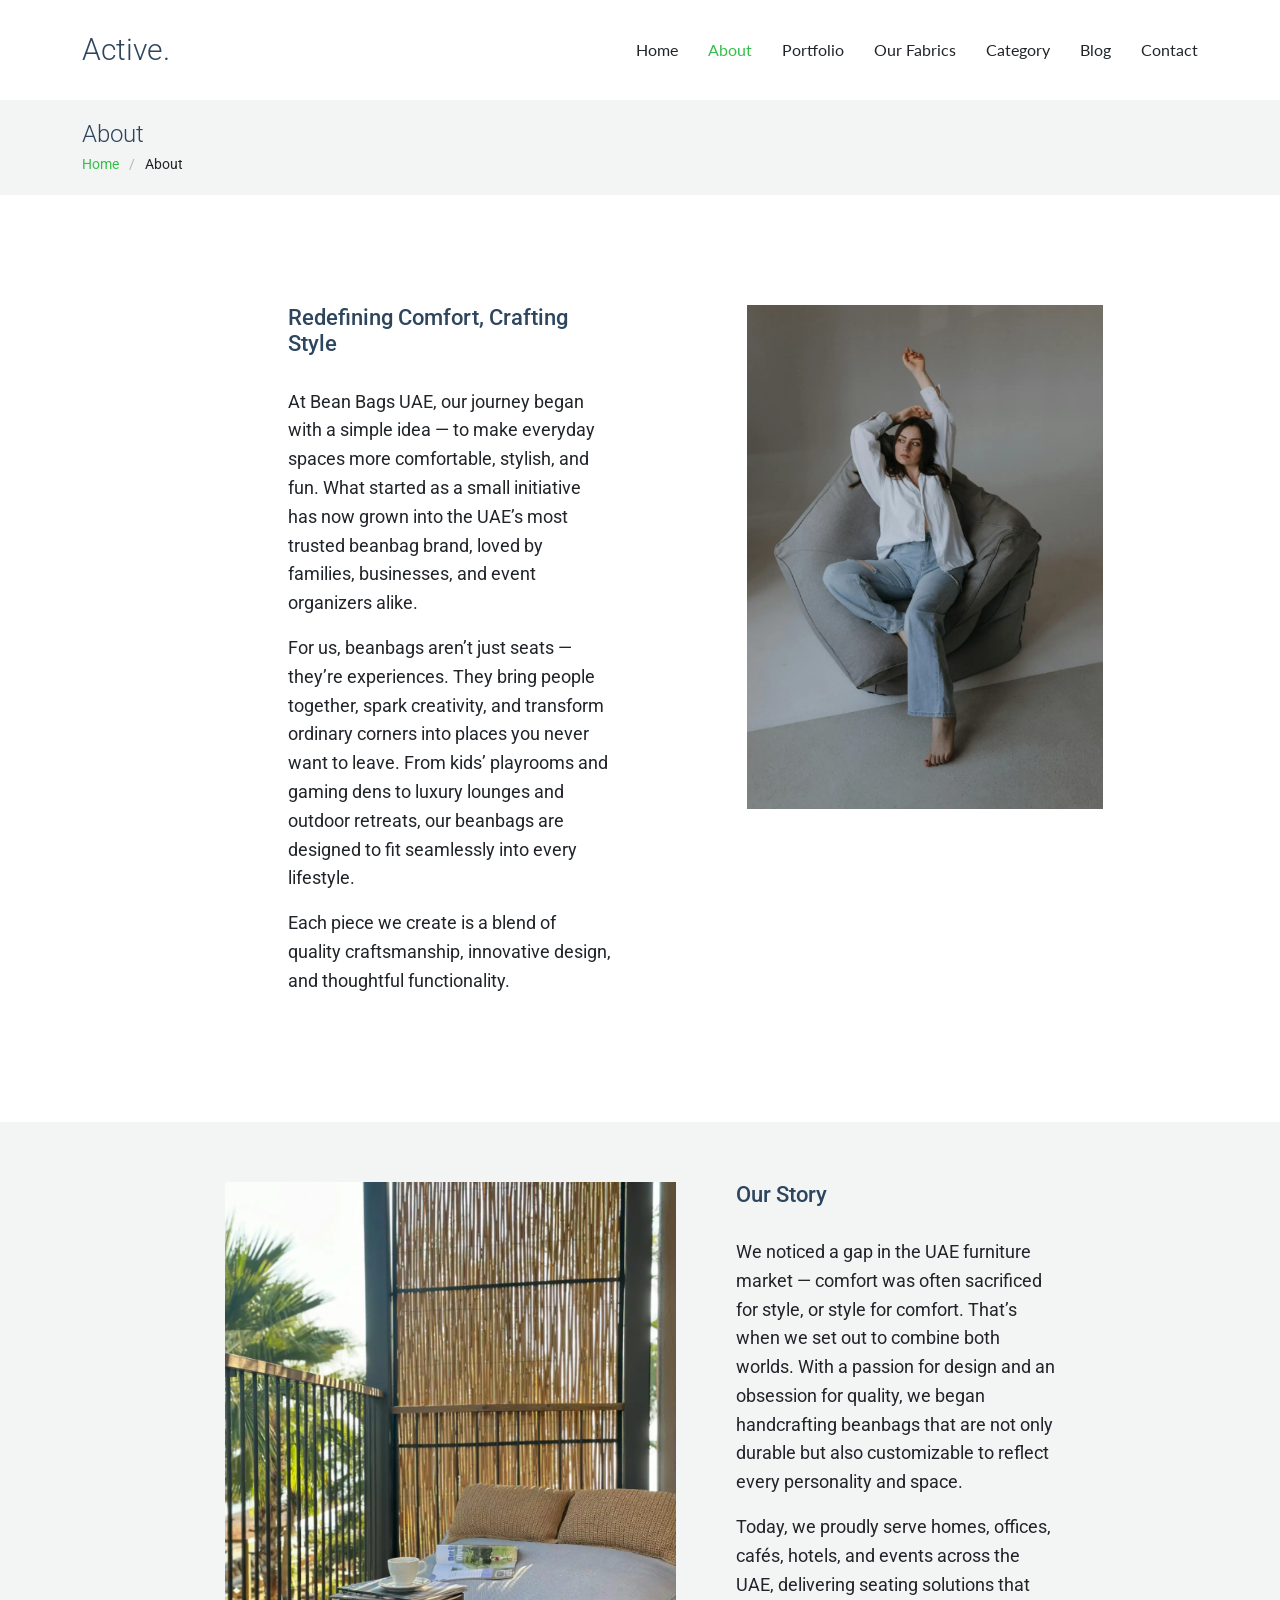
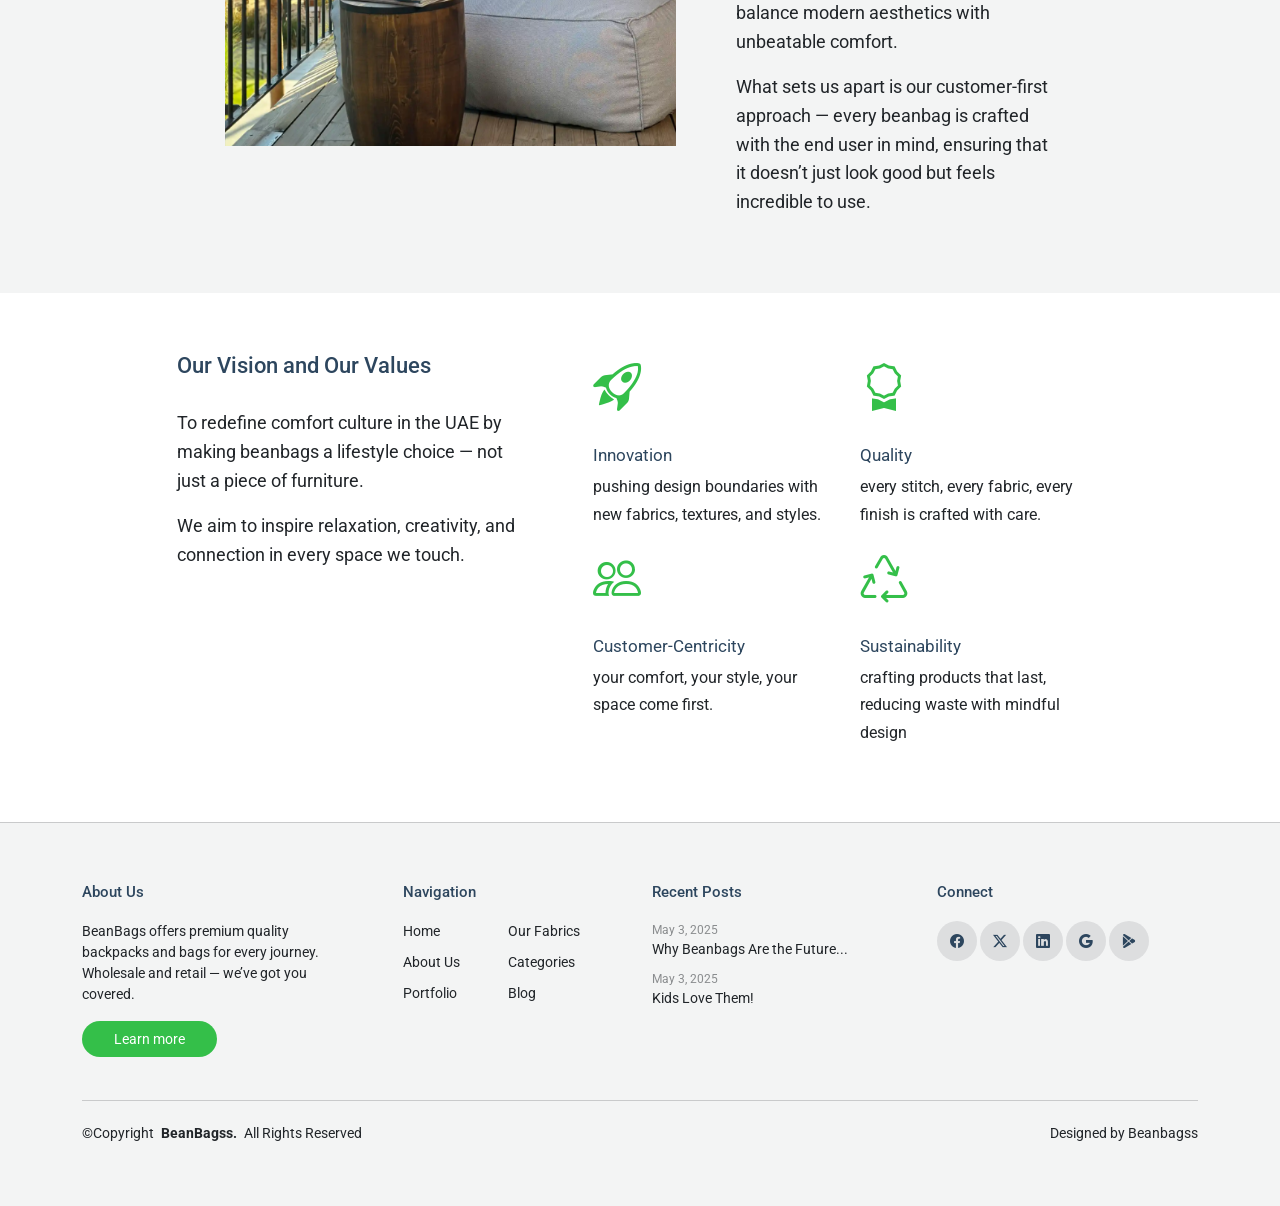
==== commit 2bb68c2b: "stage 1 completed" ====
--- a/about.html
+++ b/about.html
@@ -256,11 +256,11 @@
           <div class="widget">
             <h3 class="widget-heading">About Us</h3>
             <p class="mb-4">
-              There live the blind texts. Separated they live in Bookmarksgrove
-              right at the coast of the Semantics, a large language ocean.
+              BeanBags offers premium quality backpacks and bags for every journey. Wholesale and retail — we’ve got you
+              covered.
             </p>
             <p class="mb-0">
-              <a href="#" class="btn-learn-more">Learn more</a>
+              <a href="index.html" class="btn-learn-more">Learn more</a>
             </p>
           </div>
         </div>
@@ -268,14 +268,14 @@
           <div class="widget">
             <h3 class="widget-heading">Navigation</h3>
             <ul class="list-unstyled float-start me-5">
-              <li><a href="#">Overview</a></li>
-              <li><a href="#">About Us</a></li>
-              <li><a href="#">Find Buyers</a></li>
+              <li><a href="index.html">Home</a></li>
+              <li><a href="about.html">About Us</a></li>
+              <li><a href="portfolio.html">Portfolio</a></li>
             </ul>
             <ul class="list-unstyled float-start">
-              <li><a href="#">Overview</a></li>
-              <li><a href="#">About Us</a></li>
-              <li><a href="#">Services</a></li>
+              <li><a href="OurFabrics.html">Our Fabrics</a></li>
+              <li><a href="category.html">Categories</a></li>
+              <li><a href="blog.html">Blog</a></li>
             </ul>
           </div>
         </div>
@@ -284,12 +284,12 @@
             <h3 class="widget-heading">Recent Posts</h3>
             <ul class="list-unstyled footer-blog-entry">
               <li>
-                <span class="d-block date">May 3, 2020</span>
-                <a href="#">There live the Blind Texts</a>
-              </li>
-              <li>
-                <span class="d-block date">May 3, 2020</span>
-                <a href="#">Separated they live in Bookmarksgrove right</a>
+                <span class="d-block date">May 3, 2025</span>
+                <a href="blog1.html">Why Beanbags Are the Future...</a>
+              </li>
+              <li>
+                <span class="d-block date">May 3, 2025</span>
+                <a href="blog2.html">Kids Love Them!</a>
               </li>
             </ul>
           </div>
@@ -316,37 +316,15 @@
             </ul>
           </div>
 
-          <div class="widget">
-            <div class="footer-subscribe">
-              <h3 class="widget-heading">Subscribe</h3>
-              <form action="forms/newsletter.php" method="post" class="php-email-form">
-                <div class="mb-2">
-                  <input type="text" class="form-control" name="email" placeholder="Enter your email">
-
-                  <button type="submit" class="btn btn-link">
-                    <span class="bi bi-arrow-right"></span>
-                  </button>
-                </div>
-                <div class="loading">Loading</div>
-                <div class="error-message"></div>
-                <div class="sent-message">
-                  Your subscription request has been sent. Thank you!
-                </div>
-              </form>
-            </div>
-          </div>
+
         </div>
       </div>
 
       <div class="copyright d-flex flex-column flex-md-row align-items-center justify-content-md-between">
-        <p>© <span>Copyright</span> <strong class="px-1 sitename">Active.</strong> <span>All Rights Reserved</span></p>
+        <p>©<span>Copyright</span> <strong class="px-1 sitename">BeanBagss.</strong> <span>All Rights Reserved</span>
+        </p>
         <div class="credits">
-          <!-- All the links in the footer should remain intact. -->
-          <!-- You can delete the links only if you've purchased the pro version. -->
-          <!-- Licensing information: https://bootstrapmade.com/license/ -->
-          <!-- Purchase the pro version with working PHP/AJAX contact form: [buy-url] -->
-          Designed by <a href="https://bootstrapmade.com/">BootstrapMade</a> Distributed By <a
-            href="https://Beanbagss.com">Beanbagss</a>
+          Designed by <a href="index.html">Beanbagss</a>
         </div>
       </div>
     </div>
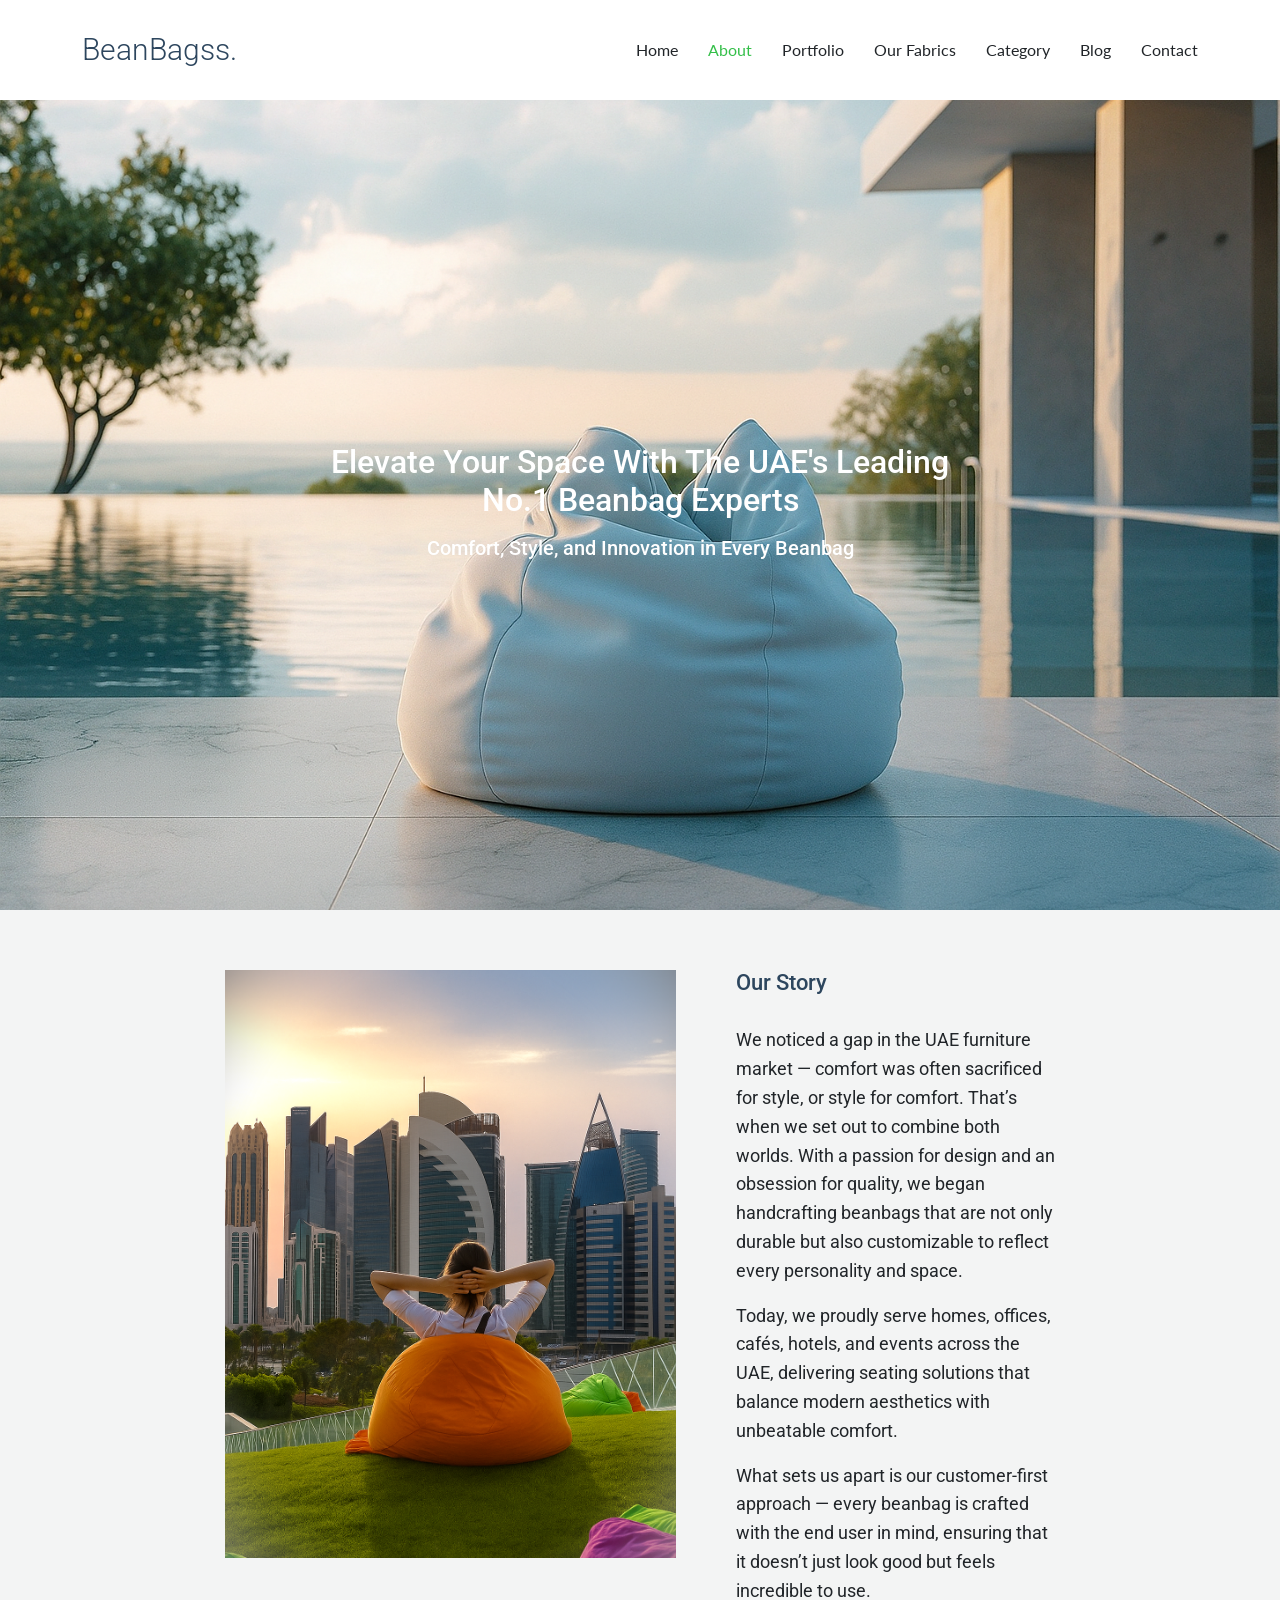
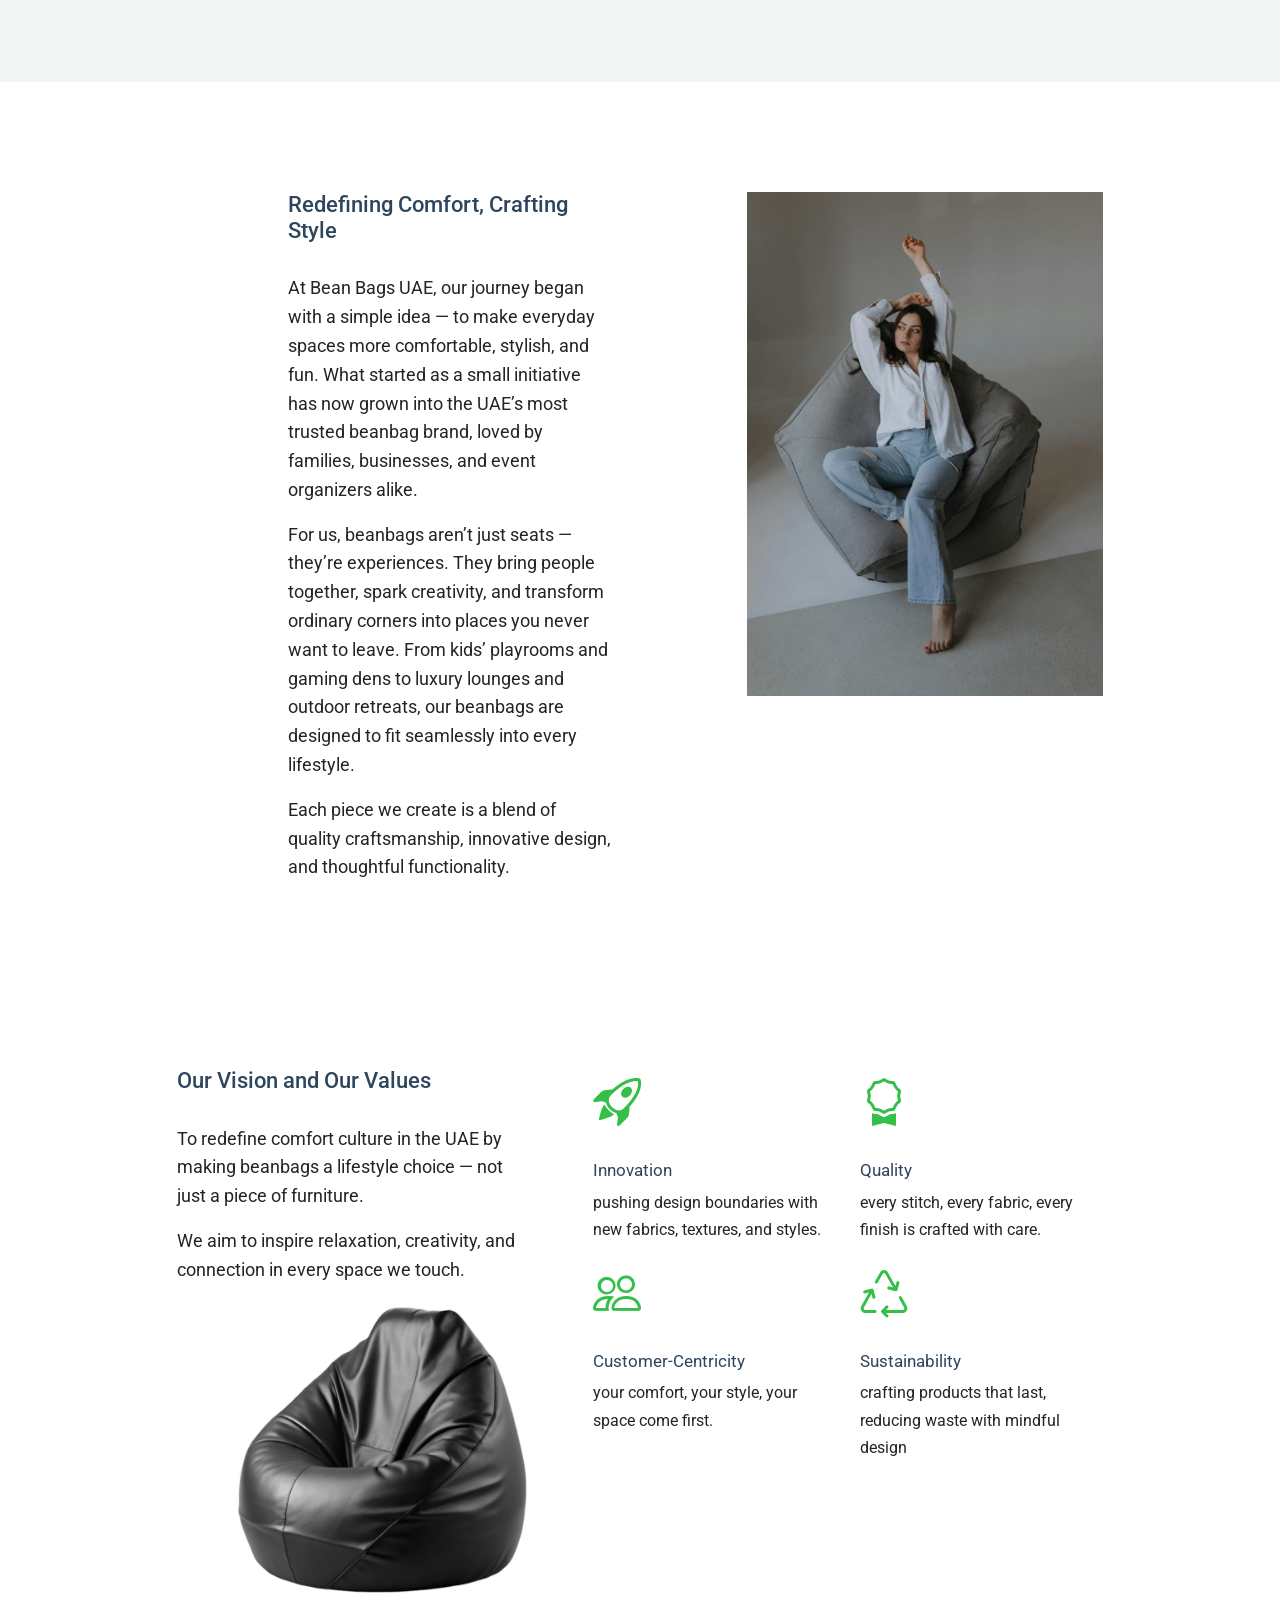
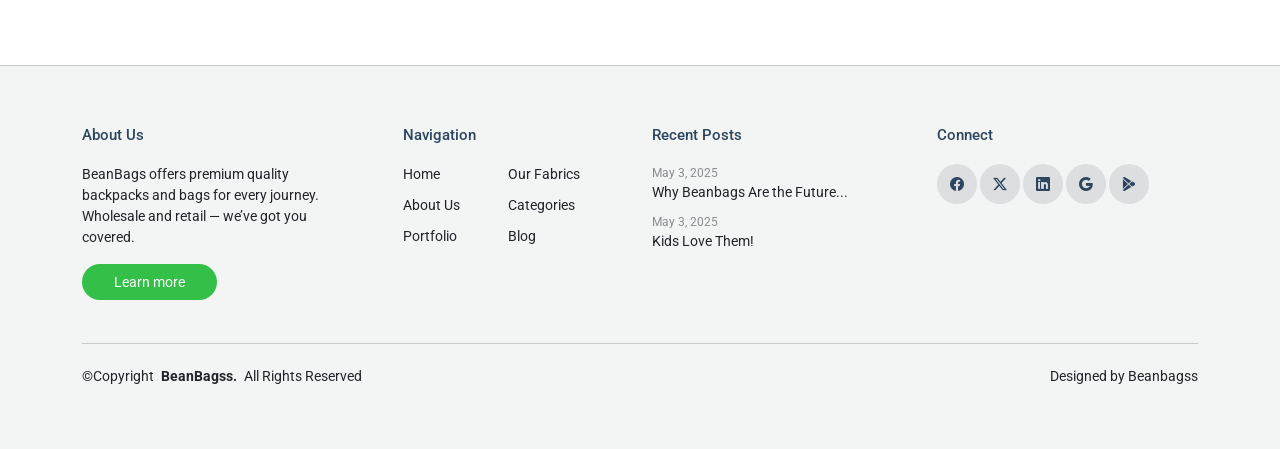
==== commit dc4ff515: "chnages made like added more photos" ====
--- a/about.html
+++ b/about.html
@@ -46,7 +46,7 @@
       <a href="index.html" class="logo d-flex align-items-center">
         <!-- Uncomment the line below if you also wish to use an image logo -->
         <!-- <img src="assets/img/logo.png" alt=""> -->
-        <h1 class="sitename">Active.</h1>
+        <h1 class="sitename">BeanBagss.</h1>
       </a>
 
       <nav id="navmenu" class="navmenu">
@@ -69,19 +69,129 @@
 
   <main class="main">
 
-    <!-- Page Title -->
-    <div class="page-title light-background">
+    <section id="about" class="about section" style="padding:0; margin:0;">
+      <div class="swiper init-swiper" style="width:100%; height:90vh; max-height:100vh; position: relative;">
+        <!-- Important: position relative -->
+
+        <style>
+          /* Mobile override */
+          @media (max-width: 768px) {
+
+            #about .overlay-text h1,
+            #about .overlay-text h2 {
+              display: none !important;
+              /* hide both on mobile */
+            }
+
+            #about .init-swiper {
+              height: 300px !important;
+            }
+          }
+
+          /* Centering text overlay */
+          #about .overlay-text {
+            position: absolute;
+            top: 50%;
+            left: 50%;
+            transform: translate(-50%, -50%);
+            text-align: center;
+            color: rgb(42, 41, 83);
+            z-index: 10;
+          }
+
+          #about .overlay-text h1 {
+            font-size: 2rem;
+            margin-bottom: 1rem;
+          }
+
+          #about .overlay-text h2 {
+            font-size: 1.25rem;
+          }
+        </style>
+
+        <script type="application/json" class="swiper-config">
+      {
+        "loop": true,
+        "speed": 600,
+        "autoplay": {
+          "delay": 5000
+        },
+        "slidesPerView": "auto",
+        "pagination": {
+          "el": ".swiper-pagination",
+          "type": "bullets",
+          "clickable": true
+        },
+        "breakpoints": {
+          "320": {
+            "slidesPerView": 1,
+            "spaceBetween": 0
+          },
+          "1200": {
+            "slidesPerView": 1,
+            "spaceBetween": 0
+          }
+        }
+      }
+    </script>
+
+
+        <!-- Text Overlay -->
+        <div class="overlay-text">
+          <h1 style="font-size:2rem; margin-bottom:1rem; color:#fff;">Elevate Your Space With The UAE's Leading No.1
+            Beanbag Experts</h1>
+          <h2 style="font-size:1.25rem; color:#fff;">Comfort, Style, and Innovation in Every Beanbag</h2>
+        </div>
+
+        <!-- Image Slide -->
+        <div class="swiper-slide" style="width:100%; height:100%;">
+          <img src="assets/img/img45.png" alt="Cover Image"
+            style="width:100%; height:100%; object-fit: cover; display:block;">
+        </div>
+      </div>
+
+      </div>
+    </section>
+
+    <!-- Stats Section -->
+    <section id="stats" class="stats section light-background">
+
       <div class="container">
-        <h1>About</h1>
-        <nav class="breadcrumbs">
-          <ol>
-            <li><a href="index.html">Home</a></li>
-            <li class="current">About</li>
-          </ol>
-        </nav>
-      </div>
-    </div><!-- End Page Title -->
-
+
+        <div class="row gy-4 justify-content-center">
+
+          <div class="col-lg-5">
+            <div class="images-overlap">
+              <img src="assets/img/img51.png" alt="student" class="img-fluid img-1" data-aos="fade-up">
+            </div>
+          </div>
+
+          <div class="col-lg-4 ps-lg-5">
+
+            <h2 class="content-title">Our Story</h2>
+
+            <p class="lead">
+              We noticed a gap in the UAE furniture market — comfort was often sacrificed for style, or style for
+              comfort. That’s when we set out to combine both worlds. With a passion for design and
+              an obsession for quality, we began handcrafting beanbags that are not only durable but also customizable
+              to reflect every personality and space.
+            </p>
+            <p class="lead">
+              Today, we proudly serve homes, offices, cafés, hotels, and events across the UAE,
+              delivering seating solutions that balance modern aesthetics with unbeatable comfort.
+
+            </p>
+            <p class="lead">
+              What sets us apart is our customer-first approach — every beanbag is crafted with the end user in mind,
+              ensuring that it doesn’t just look good but feels incredible to use.
+
+            </p>
+          </div>
+
+        </div>
+
+      </div>
+    </section><!-- /Stats Section -->
     <!-- About 2 Section -->
     <section id="about-2" class="about-2 section">
 
@@ -129,45 +239,6 @@
 
 
 
-    <!-- Stats Section -->
-    <section id="stats" class="stats section light-background">
-
-      <div class="container">
-
-        <div class="row gy-4 justify-content-center">
-
-          <div class="col-lg-5">
-            <div class="images-overlap">
-              <img src=" assets/img/img16.png" alt="student" class="img-fluid img-1" data-aos="fade-up">
-            </div>
-          </div>
-
-          <div class="col-lg-4 ps-lg-5">
-
-            <h2 class="content-title">Our Story</h2>
-
-            <p class="lead">
-              We noticed a gap in the UAE furniture market — comfort was often sacrificed for style, or style for
-              comfort. That’s when we set out to combine both worlds. With a passion for design and
-              an obsession for quality, we began handcrafting beanbags that are not only durable but also customizable
-              to reflect every personality and space.
-            </p>
-            <p class="lead">
-              Today, we proudly serve homes, offices, cafés, hotels, and events across the UAE,
-              delivering seating solutions that balance modern aesthetics with unbeatable comfort.
-
-            </p>
-            <p class="lead">
-              What sets us apart is our customer-first approach — every beanbag is crafted with the end user in mind,
-              ensuring that it doesn’t just look good but feels incredible to use. 
-
-            </p>
-          </div>
-
-        </div>
-
-      </div>
-    </section><!-- /Stats Section -->
 
 
     <section id="services-2" class="services-2 section">
@@ -186,7 +257,13 @@
             <p class="lead">
               We aim to inspire relaxation, creativity, and connection in every space we touch.
             </p>
-
+            <div class="team">
+              <div class="pic">
+                <img src="assets/img/img49.jpg" alt="Image" class="img-fluid">
+              </div>
+
+
+            </div>
           </div>
           <div class="col-md-6 col-lg-6 ps-lg-5">
             <div class="row">
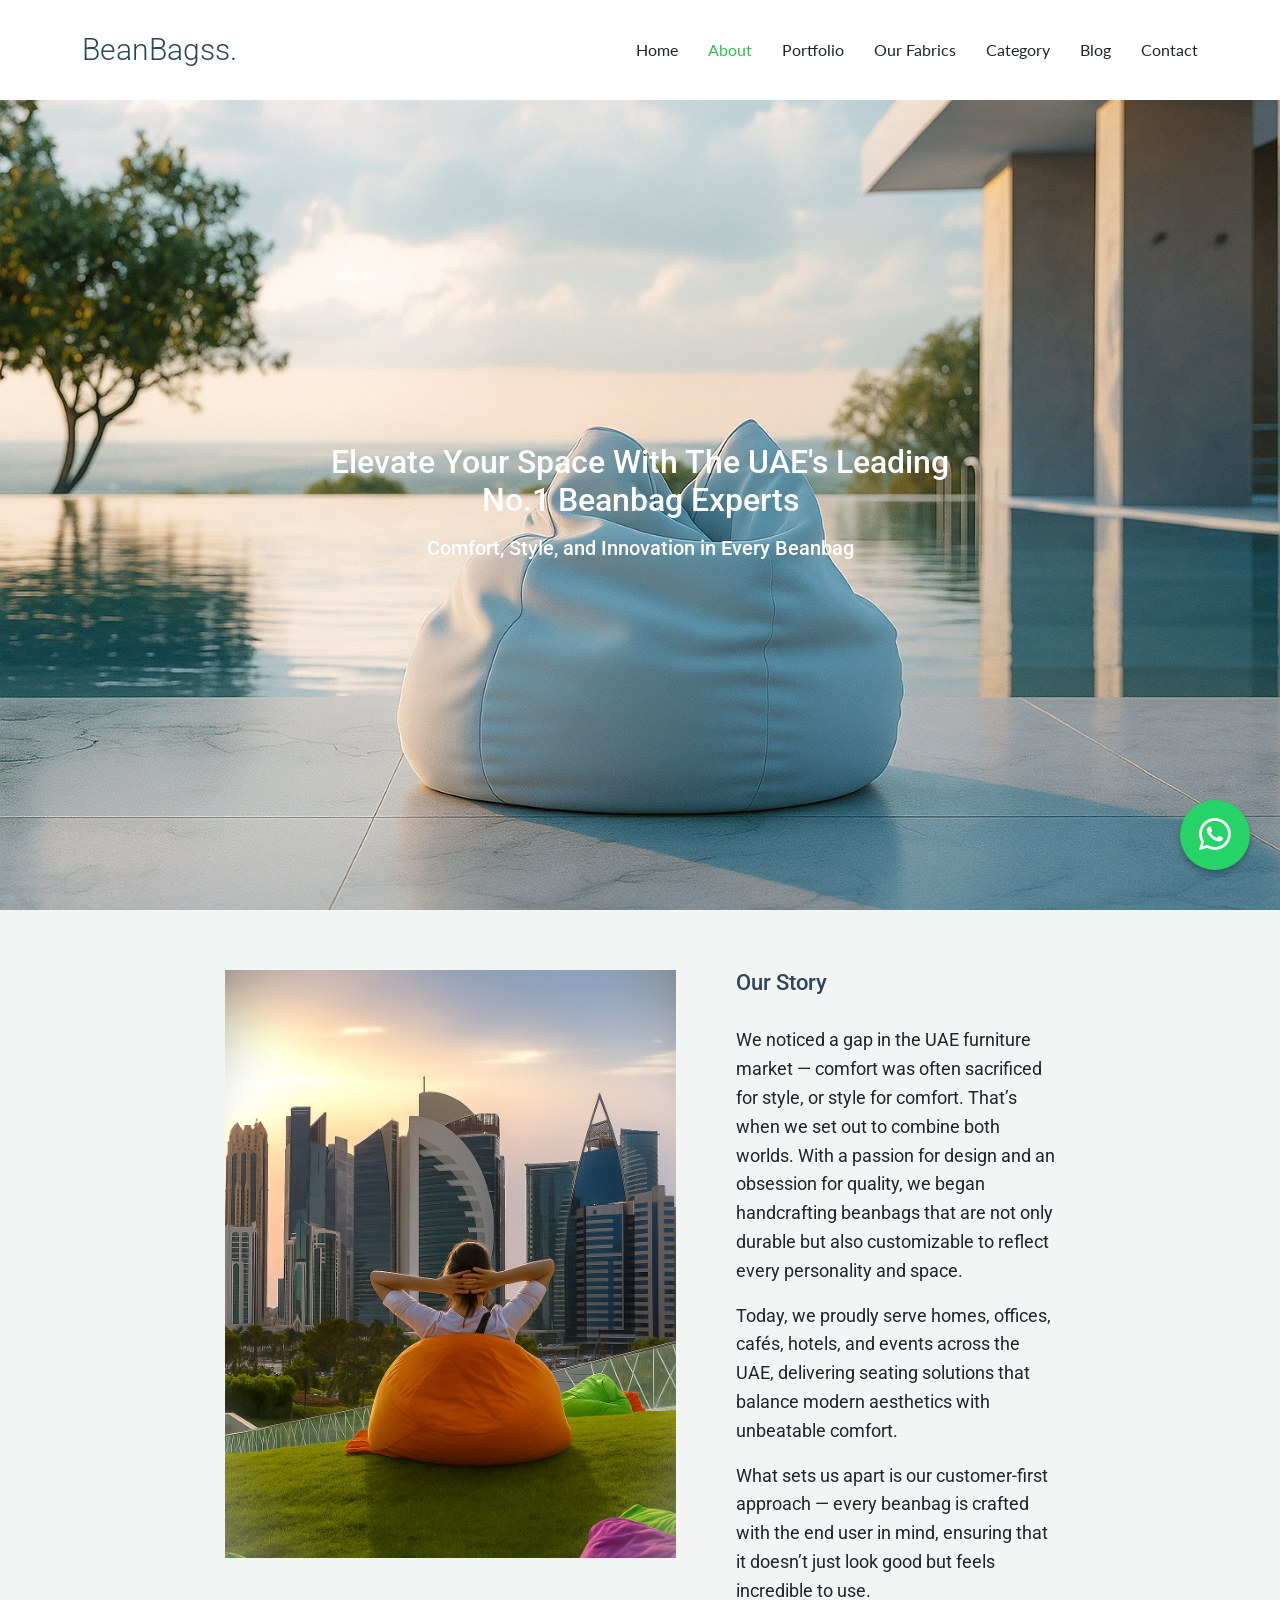
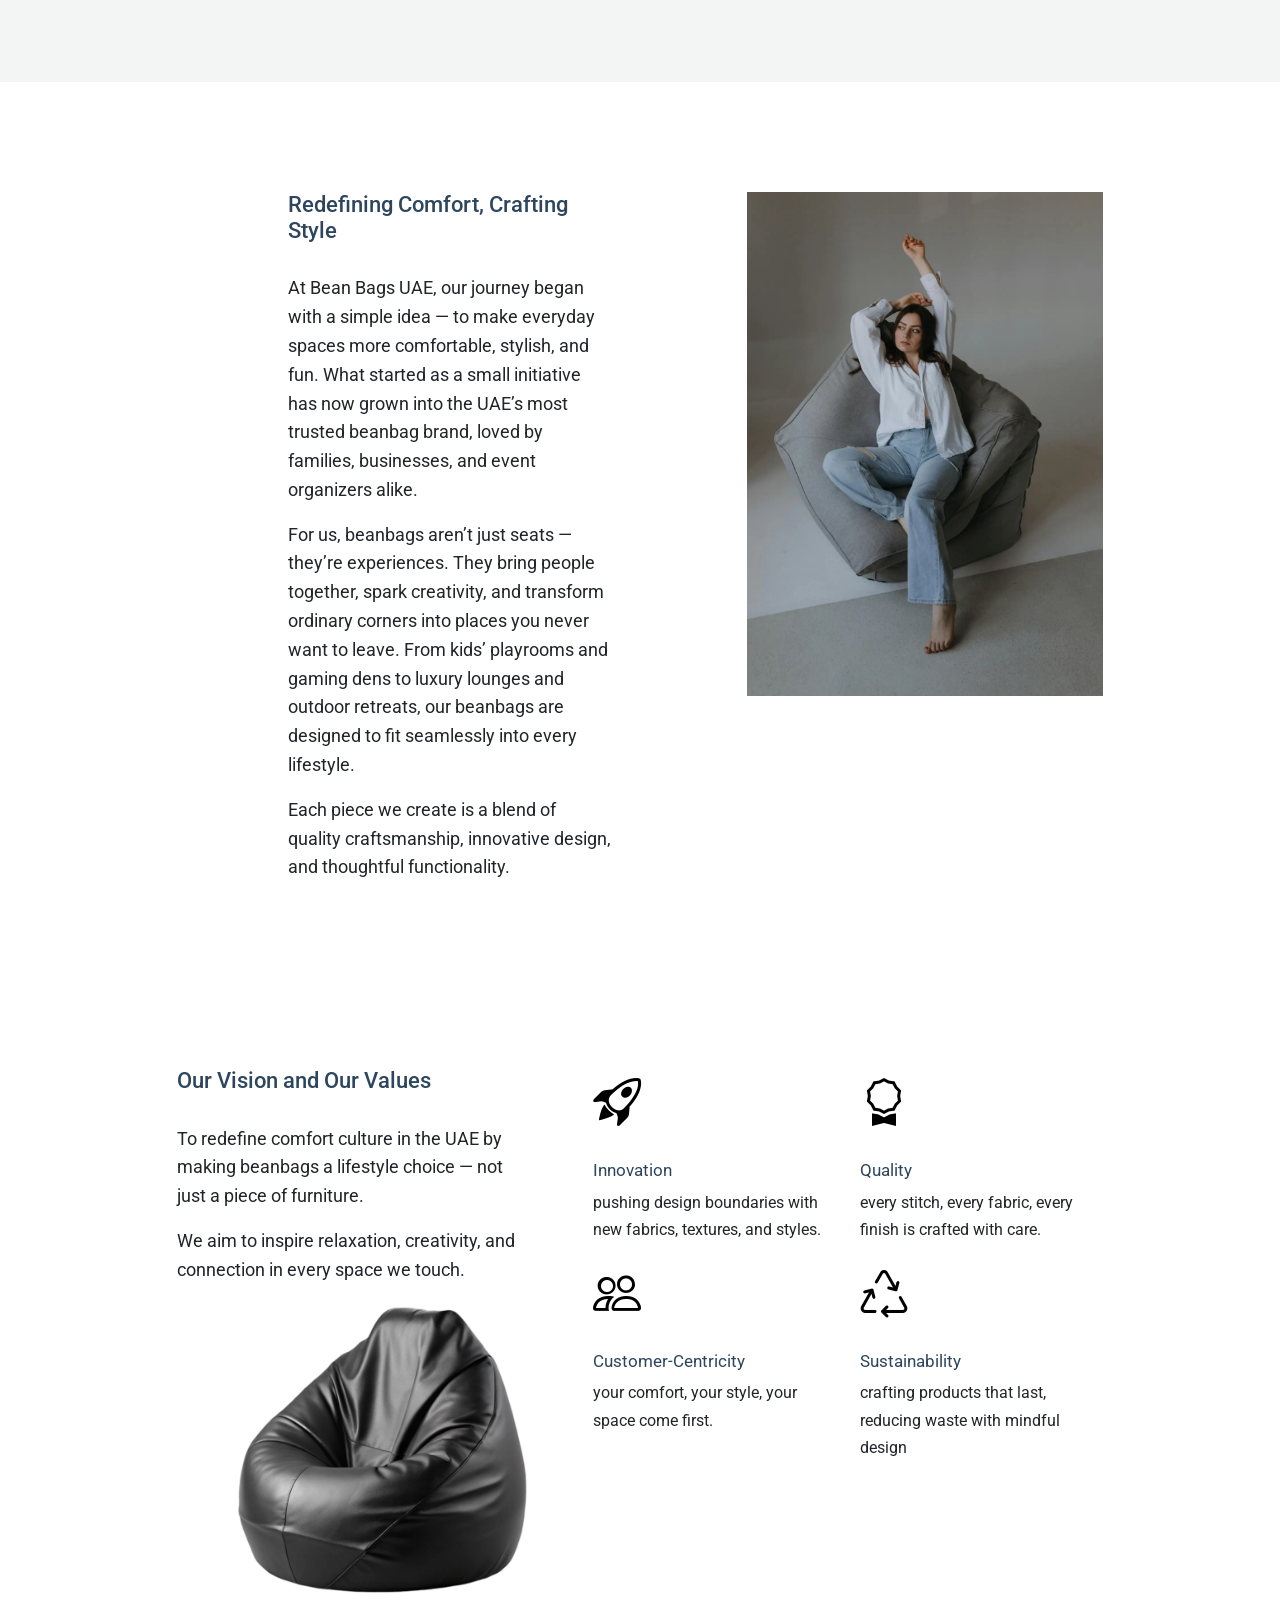
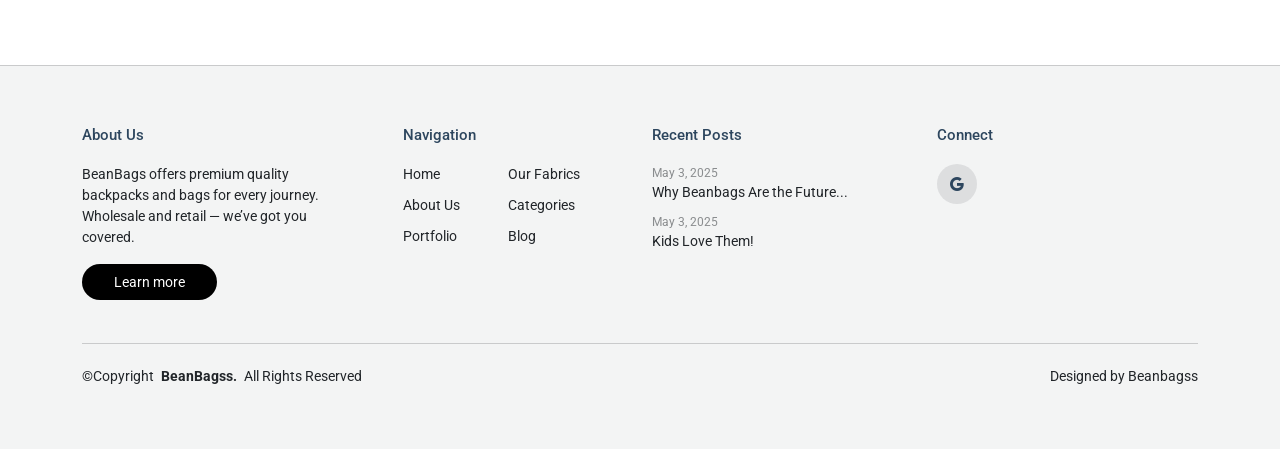
==== commit 4dfdb6ff: "new changes" ====
--- a/about.html
+++ b/about.html
@@ -4,13 +4,14 @@
 <head>
   <meta charset="utf-8">
   <meta content="width=device-width, initial-scale=1.0" name="viewport">
-  <title>About - Active Bootstrap Template</title>
+  <title>About</title>
   <meta name="description" content="">
   <meta name="keywords" content="">
 
   <!-- Favicons -->
-  <link href="assets/img/favicon.png" rel="icon">
-  <link href="assets/img/apple-touch-icon.png" rel="apple-touch-icon">
+  <link href="assets/img/bean bag logo.png" rel="icon">
+  <link href="assets/img/bean bag logo.png" rel="apple-touch-icon">
+
 
   <!-- Fonts -->
   <link href="https://fonts.googleapis.com" rel="preconnect">
@@ -29,13 +30,6 @@
   <!-- Main CSS File -->
   <link href="assets/css/main.css" rel="stylesheet">
 
-  <!-- =======================================================
-  * Template Name: Active
-  * Template URL: https://bootstrapmade.com/active-bootstrap-website-template/
-  * Updated: Aug 07 2024 with Bootstrap v5.3.3
-  * Author: BootstrapMade.com
-  * License: https://bootstrapmade.com/license/
-  ======================================================== -->
 </head>
 
 <body class="about-page">
@@ -375,21 +369,11 @@
           <div class="widget">
             <h3 class="widget-heading">Connect</h3>
             <ul class="list-unstyled social-icons light mb-3">
+              
               <li>
-                <a href="#"><span class="bi bi-facebook"></span></a>
+                <a href="https://g.co/kgs/Y3JyN6Y"><span class="bi bi-google"></span></a>
               </li>
-              <li>
-                <a href="#"><span class="bi bi-twitter-x"></span></a>
-              </li>
-              <li>
-                <a href="#"><span class="bi bi-linkedin"></span></a>
-              </li>
-              <li>
-                <a href="#"><span class="bi bi-google"></span></a>
-              </li>
-              <li>
-                <a href="#"><span class="bi bi-google-play"></span></a>
-              </li>
+              
             </ul>
           </div>
 
@@ -407,9 +391,34 @@
     </div>
   </footer>
 
-  <!-- Scroll Top -->
-  <a href="#" id="scroll-top" class="scroll-top d-flex align-items-center justify-content-center"><i
-      class="bi bi-arrow-up-short"></i></a>
+  <a href="#" id="scroll-top" class="scroll-top d-flex align-items-center justify-content-center"
+    style=" background-color: #ffffff00;  width: 5px; height: 5px; display: flex; align-items: center; justify-content: center;">
+    <i class="" style="font-size: 28px;"></i>
+  </a>
+
+  <!-- WhatsApp Floating Button -->
+  <a href="https://wa.me/971588930500?text=Hi%2C%20I%20have%20an%20Enquiry!" target="_blank" rel="noopener noreferrer"
+    style="
+      position: fixed;
+      bottom: 30px;
+      right: 30px;
+      width: 70px;
+      height: 70px;
+      background-color: #25D366;
+      color: #fff;
+      border-radius: 50%;
+      display: flex;
+      align-items: center;
+      justify-content: center;
+      text-decoration: none;
+      z-index: 9999;
+      box-shadow: 0 4px 6px rgba(0,0,0,0.3);
+      transition: transform 0.2s;
+   " onmouseover="this.style.transform='scale(1.1)';" onmouseout="this.style.transform='scale(1)';">
+    <!-- WhatsApp Icon using Bootstrap Icons -->
+    <i class="bi bi-whatsapp" style="font-size: 32px;"></i>
+  </a>
+
 
   <!-- Preloader -->
   <div id="preloader"></div>
--- a/assets/css/main.css
+++ b/assets/css/main.css
@@ -12,29 +12,41 @@
 --------------------------------------------------------------*/
 /* Fonts */
 :root {
-  --default-font: "Roboto",  system-ui, -apple-system, "Segoe UI", Roboto, "Helvetica Neue", Arial, "Noto Sans", "Liberation Sans", sans-serif, "Apple Color Emoji", "Segoe UI Emoji", "Segoe UI Symbol", "Noto Color Emoji";
-  --heading-font: "Roboto",  sans-serif;
-  --nav-font: "Lato",  sans-serif;
+  --default-font: "Roboto", system-ui, -apple-system, "Segoe UI", Roboto, "Helvetica Neue", Arial, "Noto Sans", "Liberation Sans", sans-serif, "Apple Color Emoji", "Segoe UI Emoji", "Segoe UI Symbol", "Noto Color Emoji";
+  --heading-font: "Roboto", sans-serif;
+  --nav-font: "Lato", sans-serif;
 }
 
 /* Global Colors - The following color variables are used throughout the website. Updating them here will change the color scheme of the entire website */
-:root { 
-  --background-color: #ffffff; /* Background color for the entire website, including individual sections */
-  --default-color: #212529; /* Default color used for the majority of the text content across the entire website */
-  --heading-color: #2d465e; /* Color for headings, subheadings and title throughout the website */
-  --accent-color: #34bf49; /* Accent color that represents your brand on the website. It's used for buttons, links, and other elements that need to stand out */
-  --surface-color: #ffffff; /* The surface color is used as a background of boxed elements within sections, such as cards, icon boxes, or other elements that require a visual separation from the global background. */
-  --contrast-color: #ffffff; /* Contrast color for text, ensuring readability against backgrounds of accent, heading, or default colors. */
+:root {
+  --background-color: #ffffff;
+  /* Background color for the entire website, including individual sections */
+  --default-color: #212529;
+  /* Default color used for the majority of the text content across the entire website */
+  --heading-color: #2d465e;
+  /* Color for headings, subheadings and title throughout the website */
+  --accent-color: #000000;
+  /* =====It's used for buttons, links, and other elements that need to stand out */
+  --surface-color: #ffffff;
+  /* The surface color is used as a background of boxed elements within sections, such as cards, icon boxes, or other elements that require a visual separation from the global background. */
+  --contrast-color: #ffffff;
+  /* Contrast color for text, ensuring readability against backgrounds of accent, heading, or default colors. */
 }
 
 /* Nav Menu Colors - The following color variables are used specifically for the navigation menu. They are separate from the global colors to allow for more customization options */
 :root {
-  --nav-color: #212529;  /* The default color of the main navmenu links */
-  --nav-hover-color: #34bf49; /* Applied to main navmenu links when they are hovered over or active */
-  --nav-mobile-background-color: #ffffff; /* Used as the background color for mobile navigation menu */
-  --nav-dropdown-background-color: #ffffff; /* Used as the background color for dropdown items that appear when hovering over primary navigation items */
-  --nav-dropdown-color: #212529; /* Used for navigation links of the dropdown items in the navigation menu. */
-  --nav-dropdown-hover-color: #34bf49; /* Similar to --nav-hover-color, this color is applied to dropdown navigation links when they are hovered over. */
+  --nav-color: #212529;
+  /* The default color of the main navmenu links */
+  --nav-hover-color: #34bf49;
+  /* Applied to main navmenu links when they are hovered over or active */
+  --nav-mobile-background-color: #ffffff;
+  /* Used as the background color for mobile navigation menu */
+  --nav-dropdown-background-color: #ffffff;
+  /* Used as the background color for dropdown items that appear when hovering over primary navigation items */
+  --nav-dropdown-color: #212529;
+  /* Used for navigation links of the dropdown items in the navigation menu. */
+  --nav-dropdown-hover-color: #34bf49;
+  /* Similar to --nav-hover-color, this color is applied to dropdown navigation links when they are hovered over. */
 }
 
 /* Color Presets - These classes override global colors when applied to any section or element, providing reuse of the sam color scheme. */
@@ -605,16 +617,23 @@
 --------------------------------------------------------------*/
 .scroll-top {
   position: fixed;
-  visibility: hidden;
-  opacity: 0;
-  right: 15px;
-  bottom: 15px;
+  right: 100px;
+  /* move left by increasing distance from right */
+  bottom: 70px;
+  /* move up by increasing distance from bottom */
   z-index: 99999;
   background-color: var(--accent-color);
   width: 40px;
   height: 40px;
   border-radius: 4px;
+  display: flex;
+  align-items: center;
+  justify-content: center;
   transition: all 0.4s;
+  visibility: visible;
+  /* always visible */
+  opacity: 1;
+  /* always visible */
 }
 
 .scroll-top i {
@@ -628,10 +647,7 @@
   color: var(--contrast-color);
 }
 
-.scroll-top.active {
-  visibility: visible;
-  opacity: 1;
-}
+
 
 /*--------------------------------------------------------------
 # Disable aos animation delay on mobile devices
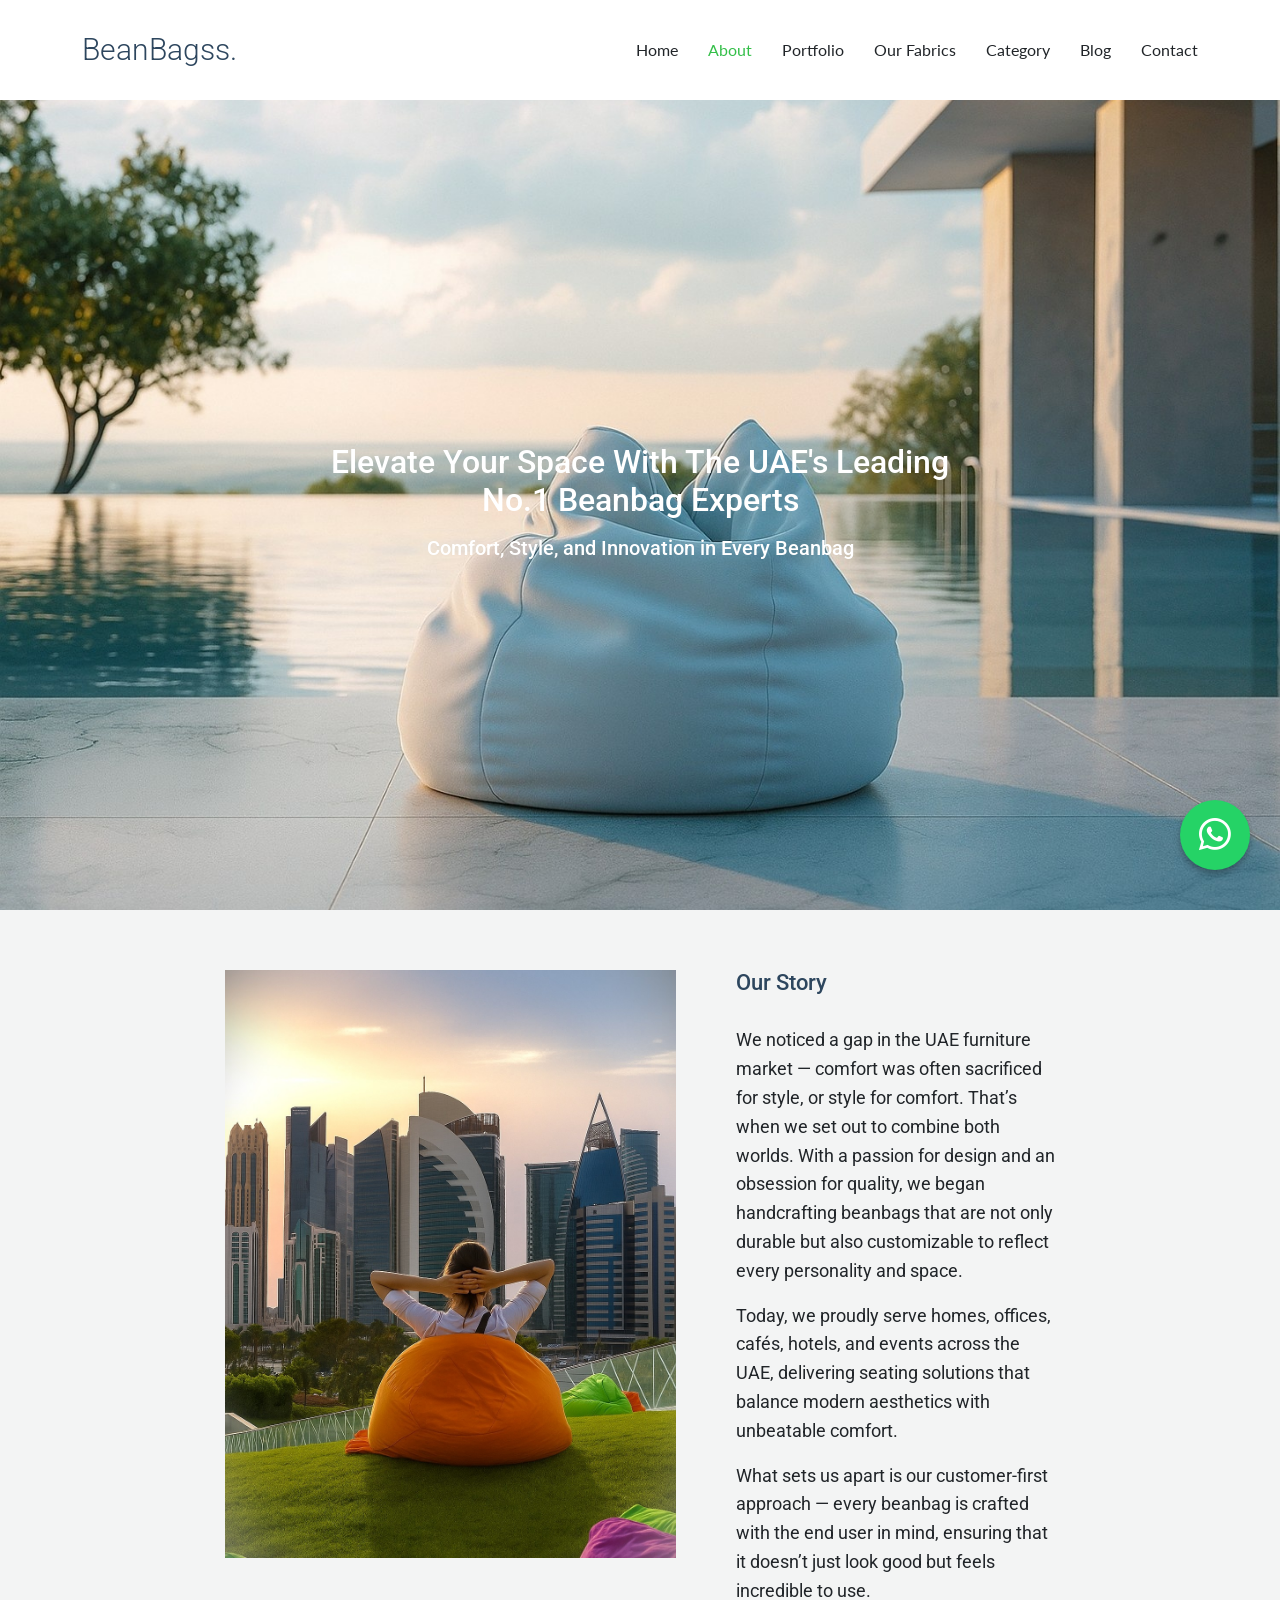
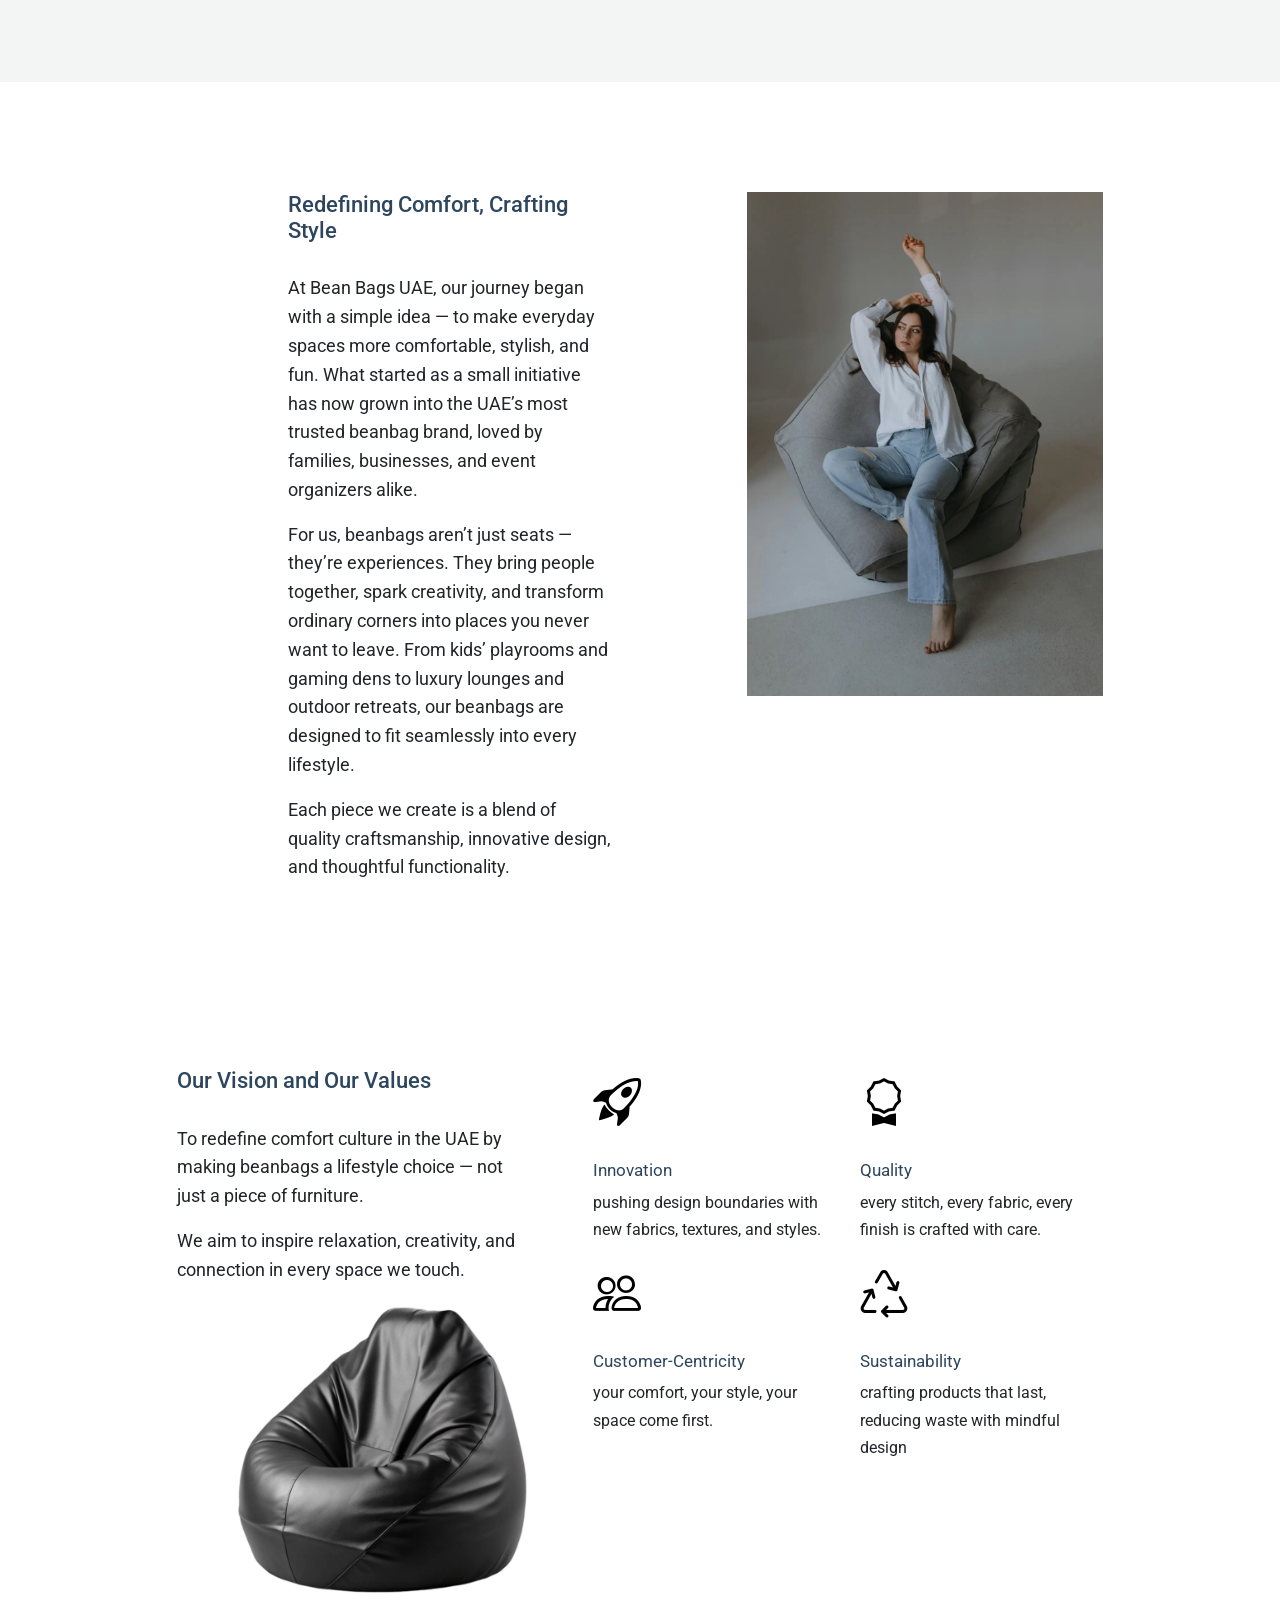
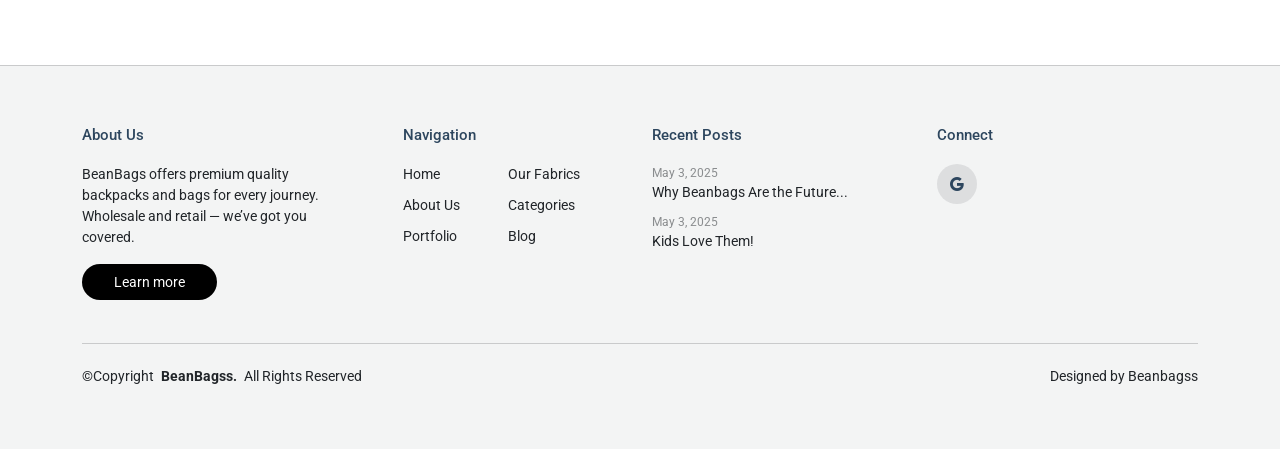
==== commit ccaef512: "image updated" ====
--- a/about.html
+++ b/about.html
@@ -4,9 +4,34 @@
 <head>
   <meta charset="utf-8">
   <meta content="width=device-width, initial-scale=1.0" name="viewport">
-  <title>About</title>
-  <meta name="description" content="">
-  <meta name="keywords" content="">
+  <title>About Us | BeanBagss UAE - Redefining Comfort & Style</title>
+  <meta name="title" content="About Us | BeanBagss UAE - Redefining Comfort & Style">
+  <meta name="description"
+    content="Discover the story of BeanBagss UAE — where comfort meets style. From handcrafted beanbags to innovative designs, we deliver premium seating solutions for homes, offices, cafés, hotels, and events across the UAE.">
+  <meta name="keywords"
+    content="About BeanBagss, beanbags UAE, custom beanbags, premium beanbags Dubai, handcrafted beanbags, modern seating UAE, beanbag company story, BeanBagss vision and values">
+  <meta name="author" content="BeanBagss UAE">
+  <meta name="robots" content="index, follow">
+
+  <!-- Open Graph / Facebook -->
+  <meta property="og:type" content="website">
+  <meta property="og:url" content="https://www.beanbagss.com/about">
+  <meta property="og:title" content="About Us | BeanBagss UAE - Redefining Comfort & Style">
+  <meta property="og:description"
+    content="Learn about BeanBagss UAE's journey to becoming the No.1 beanbag brand in the UAE. Our mission: comfort, style, innovation, and customer-first design.">
+  <meta property="og:image" content="https://www.beanbagss.com/images/about-cover.jpg">
+
+  <!-- Twitter -->
+  <meta name="twitter:card" content="summary_large_image">
+  <meta name="twitter:url" content="https://www.beanbagss.com/about">
+  <meta name="twitter:title" content="About Us | BeanBagss UAE - Redefining Comfort & Style">
+  <meta name="twitter:description"
+    content="Discover our story — BeanBagss UAE blends quality, design, and comfort to redefine seating solutions for homes, offices, and events.">
+  <meta name="twitter:image" content="https://www.beanbagss.com/images/about-cover.jpg">
+
+  <!-- Additional SEO -->
+  <link rel="canonical" href="https://www.beanbagss.com/about">
+  <meta name="theme-color" content="#2f415c">
 
   <!-- Favicons -->
   <link href="assets/img/bean bag logo.png" rel="icon">
@@ -139,7 +164,7 @@
 
         <!-- Image Slide -->
         <div class="swiper-slide" style="width:100%; height:100%;">
-          <img src="assets/img/img45.png" alt="Cover Image"
+          <img src="assets/img/img4.jpeg" alt="Cover Image"
             style="width:100%; height:100%; object-fit: cover; display:block;">
         </div>
       </div>
@@ -156,7 +181,7 @@
 
           <div class="col-lg-5">
             <div class="images-overlap">
-              <img src="assets/img/img51.png" alt="student" class="img-fluid img-1" data-aos="fade-up">
+              <img src="assets/img/img51.jpeg" alt="student" class="img-fluid img-1" data-aos="fade-up">
             </div>
           </div>
 
@@ -369,11 +394,11 @@
           <div class="widget">
             <h3 class="widget-heading">Connect</h3>
             <ul class="list-unstyled social-icons light mb-3">
-              
+
               <li>
                 <a href="https://g.co/kgs/Y3JyN6Y"><span class="bi bi-google"></span></a>
               </li>
-              
+
             </ul>
           </div>
 
